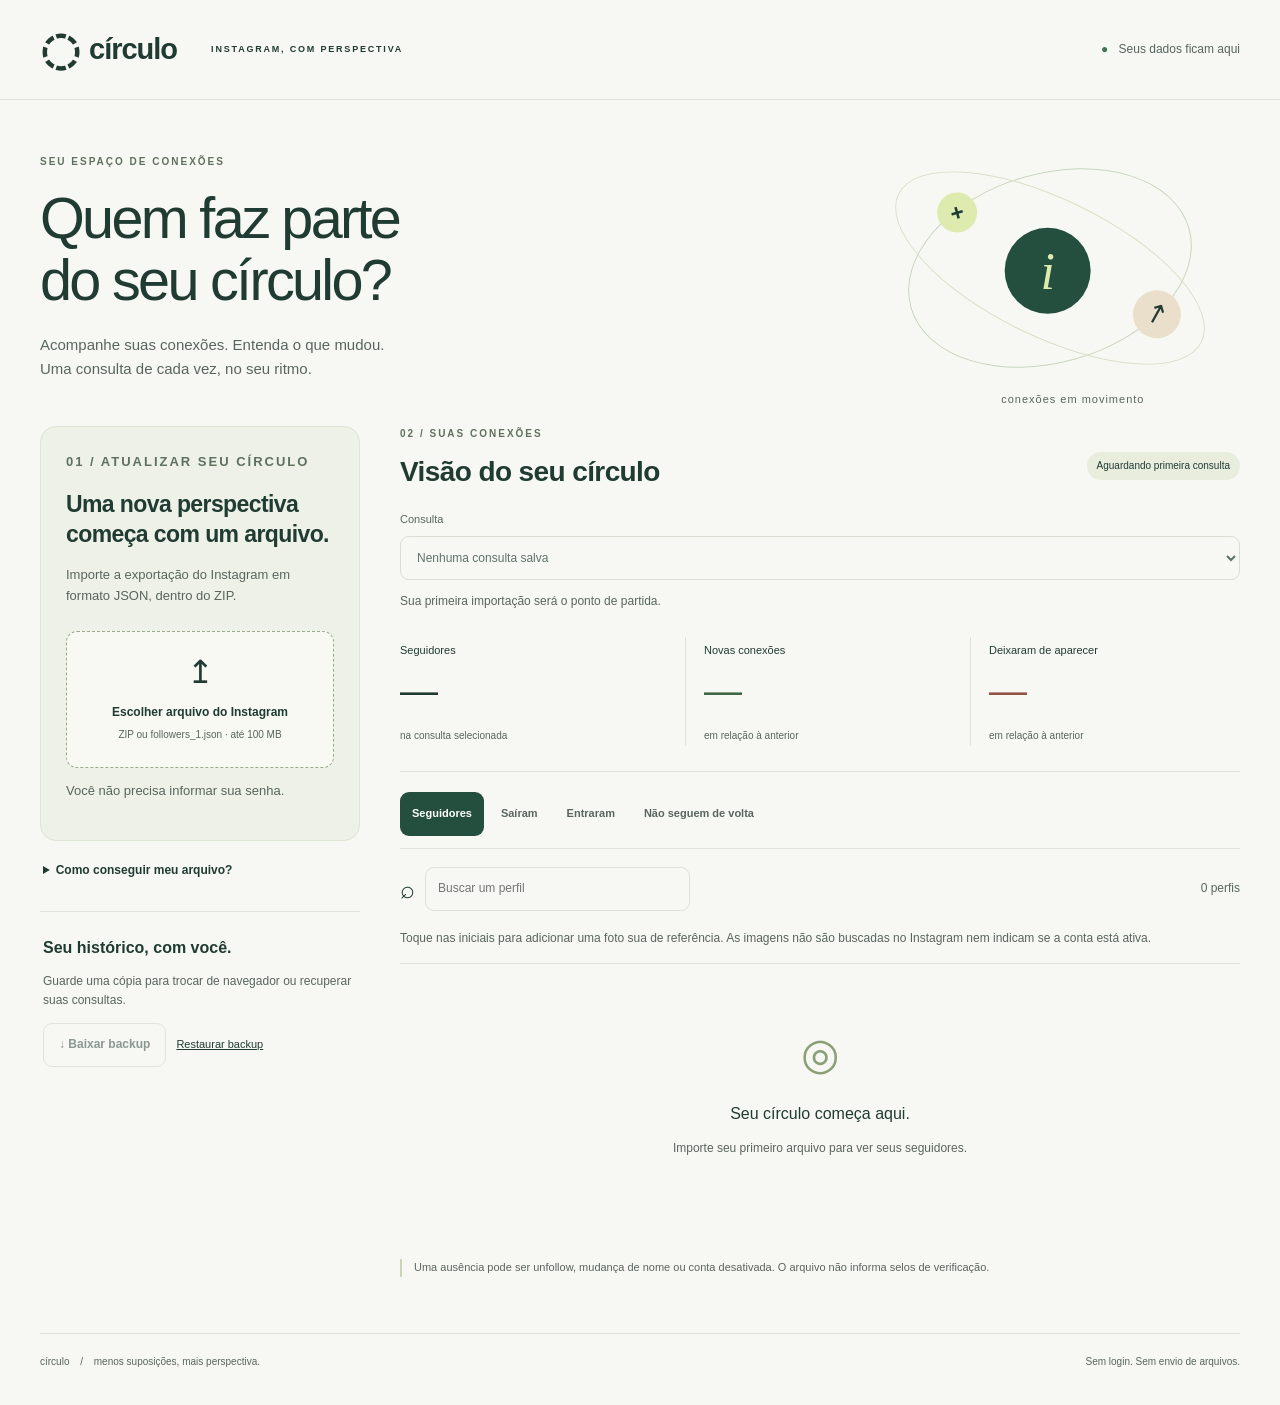
==== index.html @ c2292902 "feat: salva fotos locais e categorias dos perfis com backup" ====
<!doctype html>
<html lang="pt-BR">
<meta charset="utf-8"><meta name="viewport" content="width=device-width,initial-scale=1">
<meta http-equiv="Content-Security-Policy" content="default-src 'self'; style-src 'self'; script-src 'self'; connect-src 'self'; img-src 'self' data:; object-src 'none'; base-uri 'none'">
<meta name="description" content="Compare suas exportações do Instagram e acompanhe mudanças nos seguidores com dados guardados no seu navegador.">
<title>Círculo · Seu Instagram, com perspectiva</title>
<link rel="stylesheet" href="style.css"><script src="app.js" type="module"></script>
<body>
<header><a class="brand" href="./"><span class="mark" aria-hidden="true">◌</span> círculo<span class="brand-note">INSTAGRAM, COM PERSPECTIVA</span></a><span class="privacy"><span aria-hidden="true">●</span> Seus dados ficam aqui</span></header>
<main>
<section class="heading"><div><p class="eyebrow">SEU ESPAÇO DE CONEXÕES</p><h1>Quem faz parte<br>do seu círculo?</h1><p class="intro">Acompanhe suas conexões. Entenda o que mudou.<br>Uma consulta de cada vez, no seu ritmo.</p></div><div class="orbit" aria-hidden="true"><span class="orbit-label">conexões em movimento</span><i>i</i><b>+</b><em>↗</em></div></section>
<div id="notice" role="status" aria-live="polite" hidden></div>
<section class="workspace">
<aside><div class="import-panel"><p class="eyebrow">01 / ATUALIZAR SEU CÍRCULO</p><h2>Uma nova perspectiva <br>começa com um arquivo.</h2><p>Importe a exportação do Instagram em formato JSON, dentro do ZIP.</p><label class="drop" id="drop"><span class="upload-icon" aria-hidden="true">↥</span><strong>Escolher arquivo do Instagram</strong><span>ZIP ou followers_1.json · até 100 MB</span><input id="file" type="file" accept=".zip,.json" aria-label="Escolher arquivo do Instagram"></label><p id="file-info" class="small">Você não precisa informar sua senha.</p><form id="import-form" hidden><label>Conta do Instagram<input id="account" required maxlength="30" pattern="[A-Za-z0-9_.]+" placeholder="seu.usuario" autocomplete="off"></label><label>Data da exportação<input id="date" type="date" required></label><p class="small">Confira a conta e a data antes de salvar. Compare sempre exportações completas da mesma conta.</p><button class="primary" type="submit">Salvar consulta e comparar <span aria-hidden="true">↗</span></button></form></div><details class="help"><summary>Como conseguir meu arquivo?</summary><p>No Instagram, procure “Exportar suas informações” na Central de Contas. Inclua seguidores e seguindo, escolha todo o período e o formato JSON. Importe o ZIP recebido aqui.</p></details><div class="backup"><h3>Seu histórico, com você.</h3><p>Guarde uma cópia para trocar de navegador ou recuperar suas consultas.</p><button id="export" class="secondary" disabled>↓ Baixar backup</button><label class="restore">Restaurar backup<input id="restore" type="file" accept=".json" aria-label="Restaurar backup"></label></div></aside>
<section class="results" aria-label="Análise de conexões"><div class="section-top"><div><p class="eyebrow">02 / SUAS CONEXÕES</p><h2>Visão do seu círculo</h2></div><span class="badge" id="state">Aguardando primeira consulta</span></div><label class="history-label" for="history">Consulta</label><select id="history" disabled><option>Nenhuma consulta salva</option></select><p id="comparison" class="small">Sua primeira importação será o ponto de partida.</p><div class="stats"><div><span>Seguidores</span><strong id="total">—</strong><small>na consulta selecionada</small></div><div><span>Novas conexões</span><strong id="gained">—</strong><small>em relação à anterior</small></div><div><span>Deixaram de aparecer</span><strong id="lost">—</strong><small>em relação à anterior</small></div></div><nav id="filters" aria-label="Filtrar perfis"><button data-filter="followers" aria-pressed="true">Seguidores</button><button data-filter="lost" aria-pressed="false">Saíram</button><button data-filter="gained" aria-pressed="false">Entraram</button><button data-filter="nonmutual" aria-pressed="false">Não seguem de volta</button></nav><div id="category-tools" hidden><label for="category-filter">Categoria</label><select id="category-filter"><option value="all">Todas as categorias</option><option value="review">A revisar</option><option value="personal">Pessoal</option><option value="artist">Artista/figura pública</option><option value="brand">Marca/organização</option></select><p class="small">Você escolhe a categoria de cada perfil. Essa classificação fica salva para as próximas consultas.</p></div><div class="search-row"><label class="search"><span aria-hidden="true">⌕</span><input id="search" type="search" placeholder="Buscar um perfil" aria-label="Buscar um perfil"></label><span id="count" class="small">0 perfis</span></div><p class="profile-hint small">Toque nas iniciais para adicionar uma foto sua de referência. As imagens não são buscadas no Instagram nem indicam se a conta está ativa.</p><input id="photo-file" type="file" accept="image/jpeg,image/png,image/webp" aria-label="Escolher foto de referência" hidden><div id="list" class="list"><div class="empty"><span aria-hidden="true">◎</span><h3>Seu círculo começa aqui.</h3><p>Importe seu primeiro arquivo para ver os seguidores.<br>Na próxima consulta, você verá o que mudou.</p></div></div><button id="more" class="secondary" hidden>Mostrar mais perfis</button><p class="footnote">Uma ausência pode ser unfollow, mudança de nome ou conta desativada. O arquivo não informa selos de verificação.</p></section>
</section><footer><span>círculo <span aria-hidden="true">/</span> menos suposições, mais perspectiva.</span><span>Sem login. Sem envio de arquivos.</span></footer>
</main></body></html>
---- style.css ----
@charset "UTF-8";
:root{--bg:#f7f8f3;--ink:#203b32;--muted:#59655e;--line:#dde3d9;--green:#244e3e;--lime:#ddebaf;--white:#fff;--rose:#925343}*{box-sizing:border-box}body{margin:0;background:var(--bg);color:var(--ink);font:15px/1.6 "Segoe UI",Arial,sans-serif}button,input,select{font:inherit}button,a,label.drop,.restore{touch-action:manipulation}button{cursor:pointer}button:disabled{opacity:.5;cursor:default}button,input,select{border-radius:9px}button:focus-visible,a:focus-visible,input:focus-visible,select:focus-visible,summary:focus-visible,.drop:focus-within,.restore:focus-within{outline:3px solid #95733b;outline-offset:4px}header{max-width:1360px;margin:auto;min-height:100px;border-bottom:1px solid var(--line);display:flex;align-items:center;justify-content:space-between;padding:0 40px;gap:20px}.brand{display:flex;align-items:center;gap:10px;text-decoration:none;color:var(--ink);font-size:29px;font-weight:650;letter-spacing:-1px}.mark{font-size:46px;line-height:1}.brand-note{font-size:9px;letter-spacing:1.8px;margin-left:24px;font-weight:600}.privacy{font-size:12px;color:var(--muted)}.privacy span{color:#3e7755;margin-right:7px}main{max-width:1280px;padding:0 40px;margin:auto}.heading{display:flex;align-items:center;justify-content:space-between;padding:54px 0 45px}.eyebrow{font-size:10px;font-weight:700;letter-spacing:2px;margin:0 0 17px;color:#60705e}h1{font-size:clamp(38px,4.5vw,60px);line-height:1.08;letter-spacing:-2.7px;font-weight:500;margin:0}p{color:var(--muted)}.intro{margin:22px 0 0}.orbit{position:relative;border:1px solid #c9d6bf;border-radius:50%;height:190px;width:290px;transform:rotate(-16deg);margin-right:45px}.orbit:before{content:"";position:absolute;inset:25px -25px;border:1px solid #d9dfc9;border-radius:50%;transform:rotate(42deg)}.orbit i,.orbit b,.orbit em{position:absolute;display:grid;place-items:center;border-radius:50%;font-style:normal}.orbit i{width:86px;height:86px;background:var(--green);color:var(--lime);top:53px;left:98px;font:italic 52px Georgia;transform:rotate(16deg)}.orbit b{width:40px;height:40px;top:-5px;left:50px;background:var(--lime);font-size:23px}.orbit em{width:48px;height:48px;bottom:-4px;right:30px;background:#eadfca;font-size:27px}.orbit-label{position:absolute;bottom:-48px;left:58px;transform:rotate(16deg);font-size:11px;letter-spacing:1px;color:var(--muted)}.workspace{display:grid;grid-template-columns:320px minmax(0,1fr);gap:40px;padding-bottom:45px}h2{font-size:23px;line-height:1.3;letter-spacing:-.6px;font-weight:550;margin:0 0 15px}h3{font-size:16px;margin:0 0 9px}.import-panel{background:#edf1e7;border:1px solid #dce4d3;border-radius:16px;padding:25px}.import-panel p{font-size:13px}.drop{display:flex;position:relative;flex-direction:column;align-items:center;text-align:center;border:1px dashed #9aaa8b;border-radius:11px;padding:24px 12px;background:#f7f9f2;cursor:pointer;margin:24px 0 12px}.drop:hover,.drop.dragover{border-color:var(--green);background:#e5edda}.drop strong{font-size:12px}.drop>span:last-of-type{font-size:10px;color:var(--muted);margin-top:5px}.upload-icon{font-size:32px;line-height:1;margin-bottom:15px}.drop input,.restore input{position:absolute;inset:0;opacity:0;width:100%;height:100%;cursor:pointer}.small{font-size:12px;color:var(--muted)}#file-info{overflow-wrap:anywhere}form label{display:block;font-size:12px;font-weight:600;margin:15px 0}input:not([type=file]),select{width:100%;border:1px solid #cbd5c5;padding:10px 12px;background:white;color:var(--ink);min-height:44px}button{min-height:44px;border:0;padding:10px 15px;font-weight:600;font-size:12px}.primary{background:var(--green);color:white;width:100%}.primary span{margin-left:12px}.secondary{border:1px solid #cbd5c5;background:transparent;color:var(--ink)}.help{padding:20px 3px;border-bottom:1px solid var(--line);font-size:12px}.help summary{cursor:pointer;font-weight:600;min-height:30px}.backup{padding:23px 3px}.backup p{font-size:12px}.restore{position:relative;display:inline-flex;align-items:center;min-height:44px;font-size:11px;margin-left:10px;text-decoration:underline;cursor:pointer}.section-top{display:flex;align-items:center;justify-content:space-between;gap:10px}.section-top .eyebrow{margin-bottom:12px}.section-top h2{font-size:28px}.badge{background:#e8edde;padding:6px 10px;border-radius:30px;font-size:10px;max-width:190px}.history-label{font-size:11px;color:var(--muted)}#history{font-size:12px;max-width:100%;margin-top:6px;background:transparent}.stats{display:grid;grid-template-columns:repeat(3,1fr);border-bottom:1px solid var(--line);padding:14px 0 25px;margin:0 0 20px;gap:15px}.stats>div{border-left:1px solid var(--line);padding-left:18px}.stats>div:first-child{border:0;padding-left:0}.stats span{font-size:11px}.stats strong{display:block;font-size:38px;font-weight:500;letter-spacing:-1.5px;line-height:1.6}.stats small{font-size:10px;color:var(--muted)}#gained{color:#3f6946}#lost{color:var(--rose)}nav{display:flex;flex-wrap:wrap;gap:5px;border-bottom:1px solid var(--line);padding-bottom:12px}nav button{background:transparent;color:var(--muted);padding:9px 12px;font-size:11px}nav button[aria-pressed=true]{background:var(--green);color:white}.search-row{display:flex;align-items:center;justify-content:space-between;gap:15px;margin:18px 0}.search{display:flex;align-items:center;gap:10px;max-width:290px;width:70%}.search span{font-size:25px}.search input{background:transparent;border-color:var(--line);font-size:12px}.list{border-top:1px solid var(--line)}.profile{display:flex;align-items:center;gap:13px;border-bottom:1px solid var(--line);padding:12px 0}.avatar{flex:0 0 38px;height:38px;border-radius:50%;display:grid;place-items:center;background:#e7ecde;font-size:12px;font-weight:650;text-transform:uppercase}.profile:nth-child(3n) .avatar{background:#eee3d4}.profile a{font-size:13px;color:var(--ink);text-decoration:none;overflow-wrap:anywhere;min-width:0;flex:1}.profile a:hover{text-decoration:underline}.profile a span{float:right;color:#65716b;padding:0 7px}.empty{text-align:center;padding:55px 15px;min-height:270px}.empty>span{font-size:44px;color:#8a9f76}.empty h3{margin:12px 0;font-weight:500}.empty p{font-size:12px}.footnote{font-size:11px;border-left:2px solid #c8d5b9;padding-left:12px;margin-top:25px}#more{margin-top:15px;width:100%}#notice{padding:13px 18px;background:#e5eddb;border:1px solid #c8d7ba;border-radius:10px;margin-bottom:25px;font-size:13px}#notice.error{background:#fff0e9;border-color:#e8c1ae;color:#773c2e}footer{display:flex;justify-content:space-between;border-top:1px solid var(--line);padding:20px 0 35px;font-size:10px;color:var(--muted);gap:20px}footer span span{margin:0 8px} [hidden]{display:none!important}@media(max-width:850px){main{padding:0 22px}header{padding:0 22px;min-height:80px}.brand-note{display:none}.workspace{grid-template-columns:270px minmax(0,1fr);gap:24px}.import-panel{padding:20px}.orbit{margin-right:15px;transform:scale(.8) rotate(-16deg)}.stats{gap:8px}.stats>div{padding-left:9px}.section-top{align-items:flex-start;flex-direction:column}.stats span{font-size:10px}}@media(max-width:650px){header{gap:10px}.brand{font-size:25px}.privacy{font-size:10px}main{padding:0 20px}.heading{padding:35px 0}.heading h1{font-size:43px}.intro{font-size:13px}.orbit{display:none}.workspace{grid-template-columns:1fr;gap:20px}.import-panel h2 br{display:none}.drop{margin-top:18px;padding:20px}.help{padding:15px 3px}.backup{padding:18px 3px}.section-top{flex-direction:row;align-items:center}.section-top h2{font-size:24px}.badge{max-width:130px}.stats strong{font-size:35px}nav{gap:0}nav button{padding:9px 10px}footer{flex-direction:column;gap:4px}.empty{padding:35px 10px}}@media(prefers-reduced-motion:no-preference){button,.drop{transition:background .15s,border-color .15s}button:hover:not(:disabled){filter:brightness(.96)}}

.profile{flex-wrap:wrap}.profile .avatar{padding:0;flex-basis:44px;width:44px;height:44px;min-height:44px;overflow:hidden;color:var(--ink);border:1px solid #cbd5c5}.avatar img{width:100%;height:100%;object-fit:cover;display:block}.profile-category{width:170px;font-size:11px;flex-shrink:0}.remove-photo{background:transparent;color:var(--muted);font-size:10px;text-decoration:underline;padding:5px}.profile-hint{margin:0 0 15px}#category-tools{margin-top:18px}#category-tools>label{font-size:12px;display:block;margin-bottom:5px}#category-filter{max-width:300px;font-size:12px}#category-tools p{margin-bottom:0}@media(max-width:650px){.profile-category{width:calc(100% - 57px);margin-left:57px}.profile a{flex-basis:calc(100% - 70px)}.remove-photo{margin-left:57px}.profile .avatar{flex-grow:0}.profile-hint{font-size:11px}}

.suggestion-label{font-size:10px;color:var(--muted);flex-basis:100%;margin-left:57px}
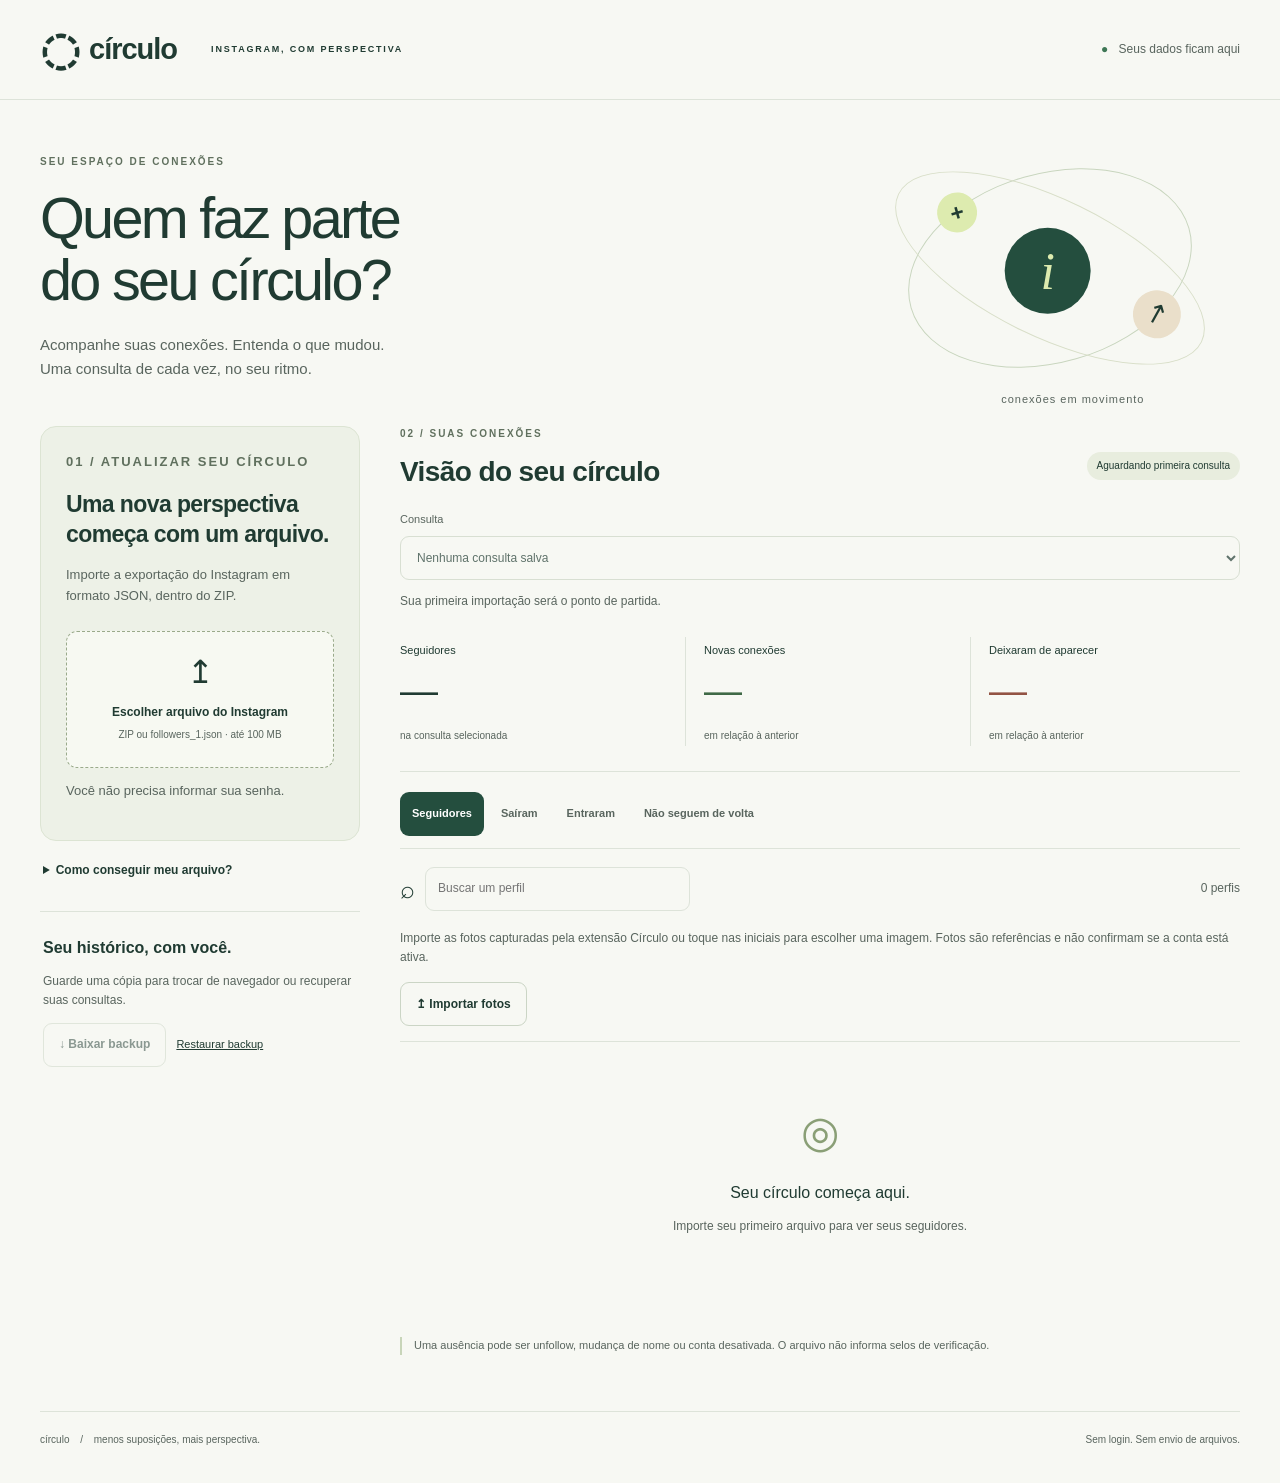
==== commit 7f9d68f7: "feat: adiciona extensao para capturar e importar fotos visiveis" ====
--- a/index.html
+++ b/index.html
@@ -12,6 +12,6 @@
 <div id="notice" role="status" aria-live="polite" hidden></div>
 <section class="workspace">
 <aside><div class="import-panel"><p class="eyebrow">01 / ATUALIZAR SEU CÍRCULO</p><h2>Uma nova perspectiva <br>começa com um arquivo.</h2><p>Importe a exportação do Instagram em formato JSON, dentro do ZIP.</p><label class="drop" id="drop"><span class="upload-icon" aria-hidden="true">↥</span><strong>Escolher arquivo do Instagram</strong><span>ZIP ou followers_1.json · até 100 MB</span><input id="file" type="file" accept=".zip,.json" aria-label="Escolher arquivo do Instagram"></label><p id="file-info" class="small">Você não precisa informar sua senha.</p><form id="import-form" hidden><label>Conta do Instagram<input id="account" required maxlength="30" pattern="[A-Za-z0-9_.]+" placeholder="seu.usuario" autocomplete="off"></label><label>Data da exportação<input id="date" type="date" required></label><p class="small">Confira a conta e a data antes de salvar. Compare sempre exportações completas da mesma conta.</p><button class="primary" type="submit">Salvar consulta e comparar <span aria-hidden="true">↗</span></button></form></div><details class="help"><summary>Como conseguir meu arquivo?</summary><p>No Instagram, procure “Exportar suas informações” na Central de Contas. Inclua seguidores e seguindo, escolha todo o período e o formato JSON. Importe o ZIP recebido aqui.</p></details><div class="backup"><h3>Seu histórico, com você.</h3><p>Guarde uma cópia para trocar de navegador ou recuperar suas consultas.</p><button id="export" class="secondary" disabled>↓ Baixar backup</button><label class="restore">Restaurar backup<input id="restore" type="file" accept=".json" aria-label="Restaurar backup"></label></div></aside>
-<section class="results" aria-label="Análise de conexões"><div class="section-top"><div><p class="eyebrow">02 / SUAS CONEXÕES</p><h2>Visão do seu círculo</h2></div><span class="badge" id="state">Aguardando primeira consulta</span></div><label class="history-label" for="history">Consulta</label><select id="history" disabled><option>Nenhuma consulta salva</option></select><p id="comparison" class="small">Sua primeira importação será o ponto de partida.</p><div class="stats"><div><span>Seguidores</span><strong id="total">—</strong><small>na consulta selecionada</small></div><div><span>Novas conexões</span><strong id="gained">—</strong><small>em relação à anterior</small></div><div><span>Deixaram de aparecer</span><strong id="lost">—</strong><small>em relação à anterior</small></div></div><nav id="filters" aria-label="Filtrar perfis"><button data-filter="followers" aria-pressed="true">Seguidores</button><button data-filter="lost" aria-pressed="false">Saíram</button><button data-filter="gained" aria-pressed="false">Entraram</button><button data-filter="nonmutual" aria-pressed="false">Não seguem de volta</button></nav><div id="category-tools" hidden><label for="category-filter">Categoria</label><select id="category-filter"><option value="all">Todas as categorias</option><option value="review">A revisar</option><option value="personal">Pessoal</option><option value="artist">Artista/figura pública</option><option value="brand">Marca/organização</option></select><p class="small">Você escolhe a categoria de cada perfil. Essa classificação fica salva para as próximas consultas.</p></div><div class="search-row"><label class="search"><span aria-hidden="true">⌕</span><input id="search" type="search" placeholder="Buscar um perfil" aria-label="Buscar um perfil"></label><span id="count" class="small">0 perfis</span></div><p class="profile-hint small">Toque nas iniciais para adicionar uma foto sua de referência. As imagens não são buscadas no Instagram nem indicam se a conta está ativa.</p><input id="photo-file" type="file" accept="image/jpeg,image/png,image/webp" aria-label="Escolher foto de referência" hidden><div id="list" class="list"><div class="empty"><span aria-hidden="true">◎</span><h3>Seu círculo começa aqui.</h3><p>Importe seu primeiro arquivo para ver os seguidores.<br>Na próxima consulta, você verá o que mudou.</p></div></div><button id="more" class="secondary" hidden>Mostrar mais perfis</button><p class="footnote">Uma ausência pode ser unfollow, mudança de nome ou conta desativada. O arquivo não informa selos de verificação.</p></section>
+<section class="results" aria-label="Análise de conexões"><div class="section-top"><div><p class="eyebrow">02 / SUAS CONEXÕES</p><h2>Visão do seu círculo</h2></div><span class="badge" id="state">Aguardando primeira consulta</span></div><label class="history-label" for="history">Consulta</label><select id="history" disabled><option>Nenhuma consulta salva</option></select><p id="comparison" class="small">Sua primeira importação será o ponto de partida.</p><div class="stats"><div><span>Seguidores</span><strong id="total">—</strong><small>na consulta selecionada</small></div><div><span>Novas conexões</span><strong id="gained">—</strong><small>em relação à anterior</small></div><div><span>Deixaram de aparecer</span><strong id="lost">—</strong><small>em relação à anterior</small></div></div><nav id="filters" aria-label="Filtrar perfis"><button data-filter="followers" aria-pressed="true">Seguidores</button><button data-filter="lost" aria-pressed="false">Saíram</button><button data-filter="gained" aria-pressed="false">Entraram</button><button data-filter="nonmutual" aria-pressed="false">Não seguem de volta</button></nav><div id="category-tools" hidden><label for="category-filter">Categoria</label><select id="category-filter"><option value="all">Todas as categorias</option><option value="review">A revisar</option><option value="personal">Pessoal</option><option value="artist">Artista/figura pública</option><option value="brand">Marca/organização</option></select><p class="small">Você escolhe a categoria de cada perfil. Essa classificação fica salva para as próximas consultas.</p></div><div class="search-row"><label class="search"><span aria-hidden="true">⌕</span><input id="search" type="search" placeholder="Buscar um perfil" aria-label="Buscar um perfil"></label><span id="count" class="small">0 perfis</span></div><p class="profile-hint small">Importe as fotos capturadas pela extensão Círculo ou toque nas iniciais para escolher uma imagem. Fotos são referências e não confirmam se a conta está ativa.</p><label class="photos-import secondary">↥ Importar fotos<input id="photos-import" type="file" accept=".json" aria-label="Importar fotos capturadas pela extensão Círculo"></label><input id="photo-file" type="file" accept="image/jpeg,image/png,image/webp" aria-label="Escolher foto de referência" hidden><div id="list" class="list"><div class="empty"><span aria-hidden="true">◎</span><h3>Seu círculo começa aqui.</h3><p>Importe seu primeiro arquivo para ver os seguidores.<br>Na próxima consulta, você verá o que mudou.</p></div></div><button id="more" class="secondary" hidden>Mostrar mais perfis</button><p class="footnote">Uma ausência pode ser unfollow, mudança de nome ou conta desativada. O arquivo não informa selos de verificação.</p></section>
 </section><footer><span>círculo <span aria-hidden="true">/</span> menos suposições, mais perspectiva.</span><span>Sem login. Sem envio de arquivos.</span></footer>
 </main></body></html>
--- a/style.css
+++ b/style.css
@@ -4,3 +4,5 @@
 .profile{flex-wrap:wrap}.profile .avatar{padding:0;flex-basis:44px;width:44px;height:44px;min-height:44px;overflow:hidden;color:var(--ink);border:1px solid #cbd5c5}.avatar img{width:100%;height:100%;object-fit:cover;display:block}.profile-category{width:170px;font-size:11px;flex-shrink:0}.remove-photo{background:transparent;color:var(--muted);font-size:10px;text-decoration:underline;padding:5px}.profile-hint{margin:0 0 15px}#category-tools{margin-top:18px}#category-tools>label{font-size:12px;display:block;margin-bottom:5px}#category-filter{max-width:300px;font-size:12px}#category-tools p{margin-bottom:0}@media(max-width:650px){.profile-category{width:calc(100% - 57px);margin-left:57px}.profile a{flex-basis:calc(100% - 70px)}.remove-photo{margin-left:57px}.profile .avatar{flex-grow:0}.profile-hint{font-size:11px}}
 
 .suggestion-label{font-size:10px;color:var(--muted);flex-basis:100%;margin-left:57px}
+
+.photos-import{position:relative;display:inline-flex;align-items:center;min-height:44px;padding:10px 15px;margin:0 0 15px;border-radius:9px;font-size:12px;font-weight:600;cursor:pointer}.photos-import input{position:absolute;inset:0;opacity:0;width:100%;height:100%;cursor:pointer}.photos-import:focus-within{outline:3px solid #95733b;outline-offset:4px}
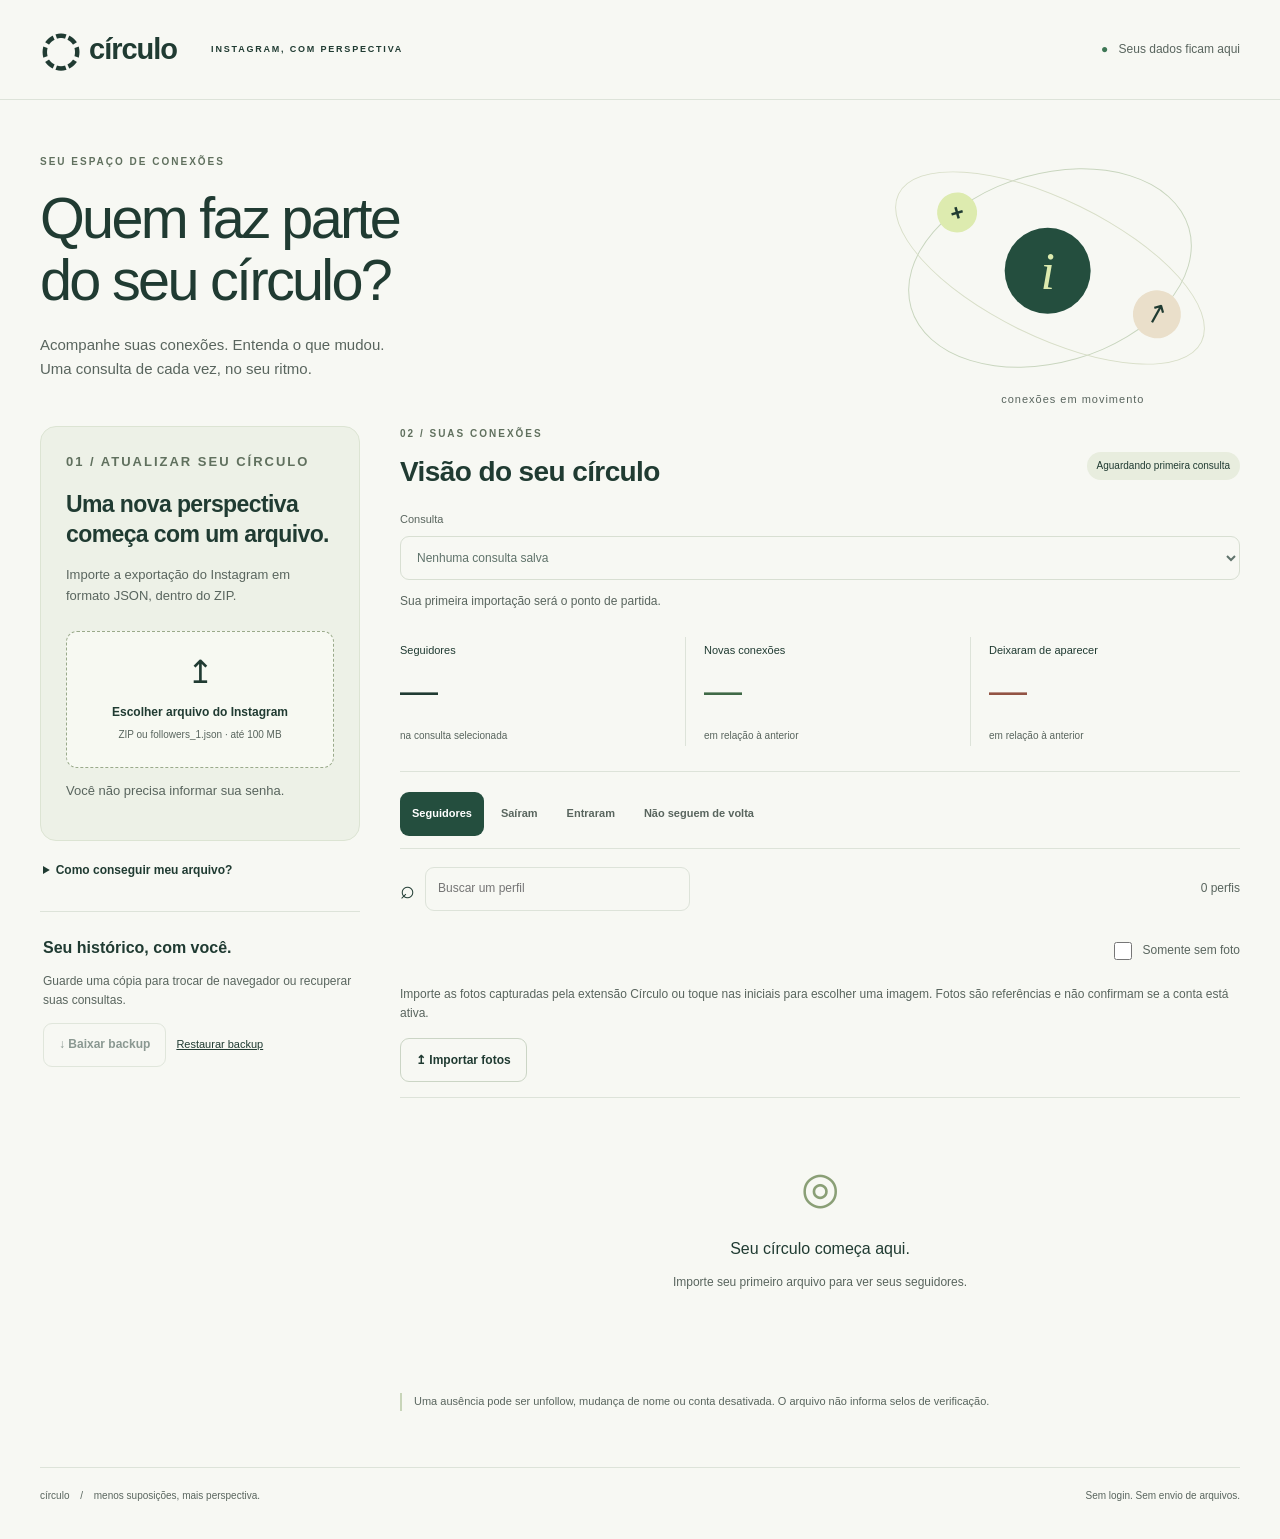
==== commit db5ef58b: "feat: acumula fotos na extensao e mostra perfis sem imagem" ====
--- a/index.html
+++ b/index.html
@@ -12,6 +12,6 @@
 <div id="notice" role="status" aria-live="polite" hidden></div>
 <section class="workspace">
 <aside><div class="import-panel"><p class="eyebrow">01 / ATUALIZAR SEU CÍRCULO</p><h2>Uma nova perspectiva <br>começa com um arquivo.</h2><p>Importe a exportação do Instagram em formato JSON, dentro do ZIP.</p><label class="drop" id="drop"><span class="upload-icon" aria-hidden="true">↥</span><strong>Escolher arquivo do Instagram</strong><span>ZIP ou followers_1.json · até 100 MB</span><input id="file" type="file" accept=".zip,.json" aria-label="Escolher arquivo do Instagram"></label><p id="file-info" class="small">Você não precisa informar sua senha.</p><form id="import-form" hidden><label>Conta do Instagram<input id="account" required maxlength="30" pattern="[A-Za-z0-9_.]+" placeholder="seu.usuario" autocomplete="off"></label><label>Data da exportação<input id="date" type="date" required></label><p class="small">Confira a conta e a data antes de salvar. Compare sempre exportações completas da mesma conta.</p><button class="primary" type="submit">Salvar consulta e comparar <span aria-hidden="true">↗</span></button></form></div><details class="help"><summary>Como conseguir meu arquivo?</summary><p>No Instagram, procure “Exportar suas informações” na Central de Contas. Inclua seguidores e seguindo, escolha todo o período e o formato JSON. Importe o ZIP recebido aqui.</p></details><div class="backup"><h3>Seu histórico, com você.</h3><p>Guarde uma cópia para trocar de navegador ou recuperar suas consultas.</p><button id="export" class="secondary" disabled>↓ Baixar backup</button><label class="restore">Restaurar backup<input id="restore" type="file" accept=".json" aria-label="Restaurar backup"></label></div></aside>
-<section class="results" aria-label="Análise de conexões"><div class="section-top"><div><p class="eyebrow">02 / SUAS CONEXÕES</p><h2>Visão do seu círculo</h2></div><span class="badge" id="state">Aguardando primeira consulta</span></div><label class="history-label" for="history">Consulta</label><select id="history" disabled><option>Nenhuma consulta salva</option></select><p id="comparison" class="small">Sua primeira importação será o ponto de partida.</p><div class="stats"><div><span>Seguidores</span><strong id="total">—</strong><small>na consulta selecionada</small></div><div><span>Novas conexões</span><strong id="gained">—</strong><small>em relação à anterior</small></div><div><span>Deixaram de aparecer</span><strong id="lost">—</strong><small>em relação à anterior</small></div></div><nav id="filters" aria-label="Filtrar perfis"><button data-filter="followers" aria-pressed="true">Seguidores</button><button data-filter="lost" aria-pressed="false">Saíram</button><button data-filter="gained" aria-pressed="false">Entraram</button><button data-filter="nonmutual" aria-pressed="false">Não seguem de volta</button></nav><div id="category-tools" hidden><label for="category-filter">Categoria</label><select id="category-filter"><option value="all">Todas as categorias</option><option value="review">A revisar</option><option value="personal">Pessoal</option><option value="artist">Artista/figura pública</option><option value="brand">Marca/organização</option></select><p class="small">Você escolhe a categoria de cada perfil. Essa classificação fica salva para as próximas consultas.</p></div><div class="search-row"><label class="search"><span aria-hidden="true">⌕</span><input id="search" type="search" placeholder="Buscar um perfil" aria-label="Buscar um perfil"></label><span id="count" class="small">0 perfis</span></div><p class="profile-hint small">Importe as fotos capturadas pela extensão Círculo ou toque nas iniciais para escolher uma imagem. Fotos são referências e não confirmam se a conta está ativa.</p><label class="photos-import secondary">↥ Importar fotos<input id="photos-import" type="file" accept=".json" aria-label="Importar fotos capturadas pela extensão Círculo"></label><input id="photo-file" type="file" accept="image/jpeg,image/png,image/webp" aria-label="Escolher foto de referência" hidden><div id="list" class="list"><div class="empty"><span aria-hidden="true">◎</span><h3>Seu círculo começa aqui.</h3><p>Importe seu primeiro arquivo para ver os seguidores.<br>Na próxima consulta, você verá o que mudou.</p></div></div><button id="more" class="secondary" hidden>Mostrar mais perfis</button><p class="footnote">Uma ausência pode ser unfollow, mudança de nome ou conta desativada. O arquivo não informa selos de verificação.</p></section>
+<section class="results" aria-label="Análise de conexões"><div class="section-top"><div><p class="eyebrow">02 / SUAS CONEXÕES</p><h2>Visão do seu círculo</h2></div><span class="badge" id="state">Aguardando primeira consulta</span></div><label class="history-label" for="history">Consulta</label><select id="history" disabled><option>Nenhuma consulta salva</option></select><p id="comparison" class="small">Sua primeira importação será o ponto de partida.</p><div class="stats"><div><span>Seguidores</span><strong id="total">—</strong><small>na consulta selecionada</small></div><div><span>Novas conexões</span><strong id="gained">—</strong><small>em relação à anterior</small></div><div><span>Deixaram de aparecer</span><strong id="lost">—</strong><small>em relação à anterior</small></div></div><nav id="filters" aria-label="Filtrar perfis"><button data-filter="followers" aria-pressed="true">Seguidores</button><button data-filter="lost" aria-pressed="false">Saíram</button><button data-filter="gained" aria-pressed="false">Entraram</button><button data-filter="nonmutual" aria-pressed="false">Não seguem de volta</button></nav><div id="category-tools" hidden><label for="category-filter">Categoria</label><select id="category-filter"><option value="all">Todas as categorias</option><option value="review">A revisar</option><option value="personal">Pessoal</option><option value="artist">Artista/figura pública</option><option value="brand">Marca/organização</option></select><p class="small">Você escolhe a categoria de cada perfil. Essa classificação fica salva para as próximas consultas.</p></div><div class="search-row"><label class="search"><span aria-hidden="true">⌕</span><input id="search" type="search" placeholder="Buscar um perfil" aria-label="Buscar um perfil"></label><span id="count" class="small">0 perfis</span></div><div class="photo-toolbar"><span id="photo-coverage" class="small"></span><label><input id="without-photo" type="checkbox"> Somente sem foto</label></div><p class="profile-hint small">Importe as fotos capturadas pela extensão Círculo ou toque nas iniciais para escolher uma imagem. Fotos são referências e não confirmam se a conta está ativa.</p><label class="photos-import secondary">↥ Importar fotos<input id="photos-import" type="file" accept=".json" aria-label="Importar fotos capturadas pela extensão Círculo"></label><input id="photo-file" type="file" accept="image/jpeg,image/png,image/webp" aria-label="Escolher foto de referência" hidden><div id="list" class="list"><div class="empty"><span aria-hidden="true">◎</span><h3>Seu círculo começa aqui.</h3><p>Importe seu primeiro arquivo para ver os seguidores.<br>Na próxima consulta, você verá o que mudou.</p></div></div><button id="more" class="secondary" hidden>Mostrar mais perfis</button><p class="footnote">Uma ausência pode ser unfollow, mudança de nome ou conta desativada. O arquivo não informa selos de verificação.</p></section>
 </section><footer><span>círculo <span aria-hidden="true">/</span> menos suposições, mais perspectiva.</span><span>Sem login. Sem envio de arquivos.</span></footer>
 </main></body></html>
--- a/style.css
+++ b/style.css
@@ -6,3 +6,5 @@
 .suggestion-label{font-size:10px;color:var(--muted);flex-basis:100%;margin-left:57px}
 
 .photos-import{position:relative;display:inline-flex;align-items:center;min-height:44px;padding:10px 15px;margin:0 0 15px;border-radius:9px;font-size:12px;font-weight:600;cursor:pointer}.photos-import input{position:absolute;inset:0;opacity:0;width:100%;height:100%;cursor:pointer}.photos-import:focus-within{outline:3px solid #95733b;outline-offset:4px}
+
+.photo-toolbar{display:flex;align-items:center;justify-content:space-between;gap:15px;flex-wrap:wrap;margin-bottom:12px}.photo-toolbar label{display:inline-flex;align-items:center;gap:8px;min-height:44px;font-size:12px;color:var(--muted)}.photo-toolbar input[type=checkbox]{width:18px;height:18px;min-height:18px;accent-color:var(--green);padding:0}
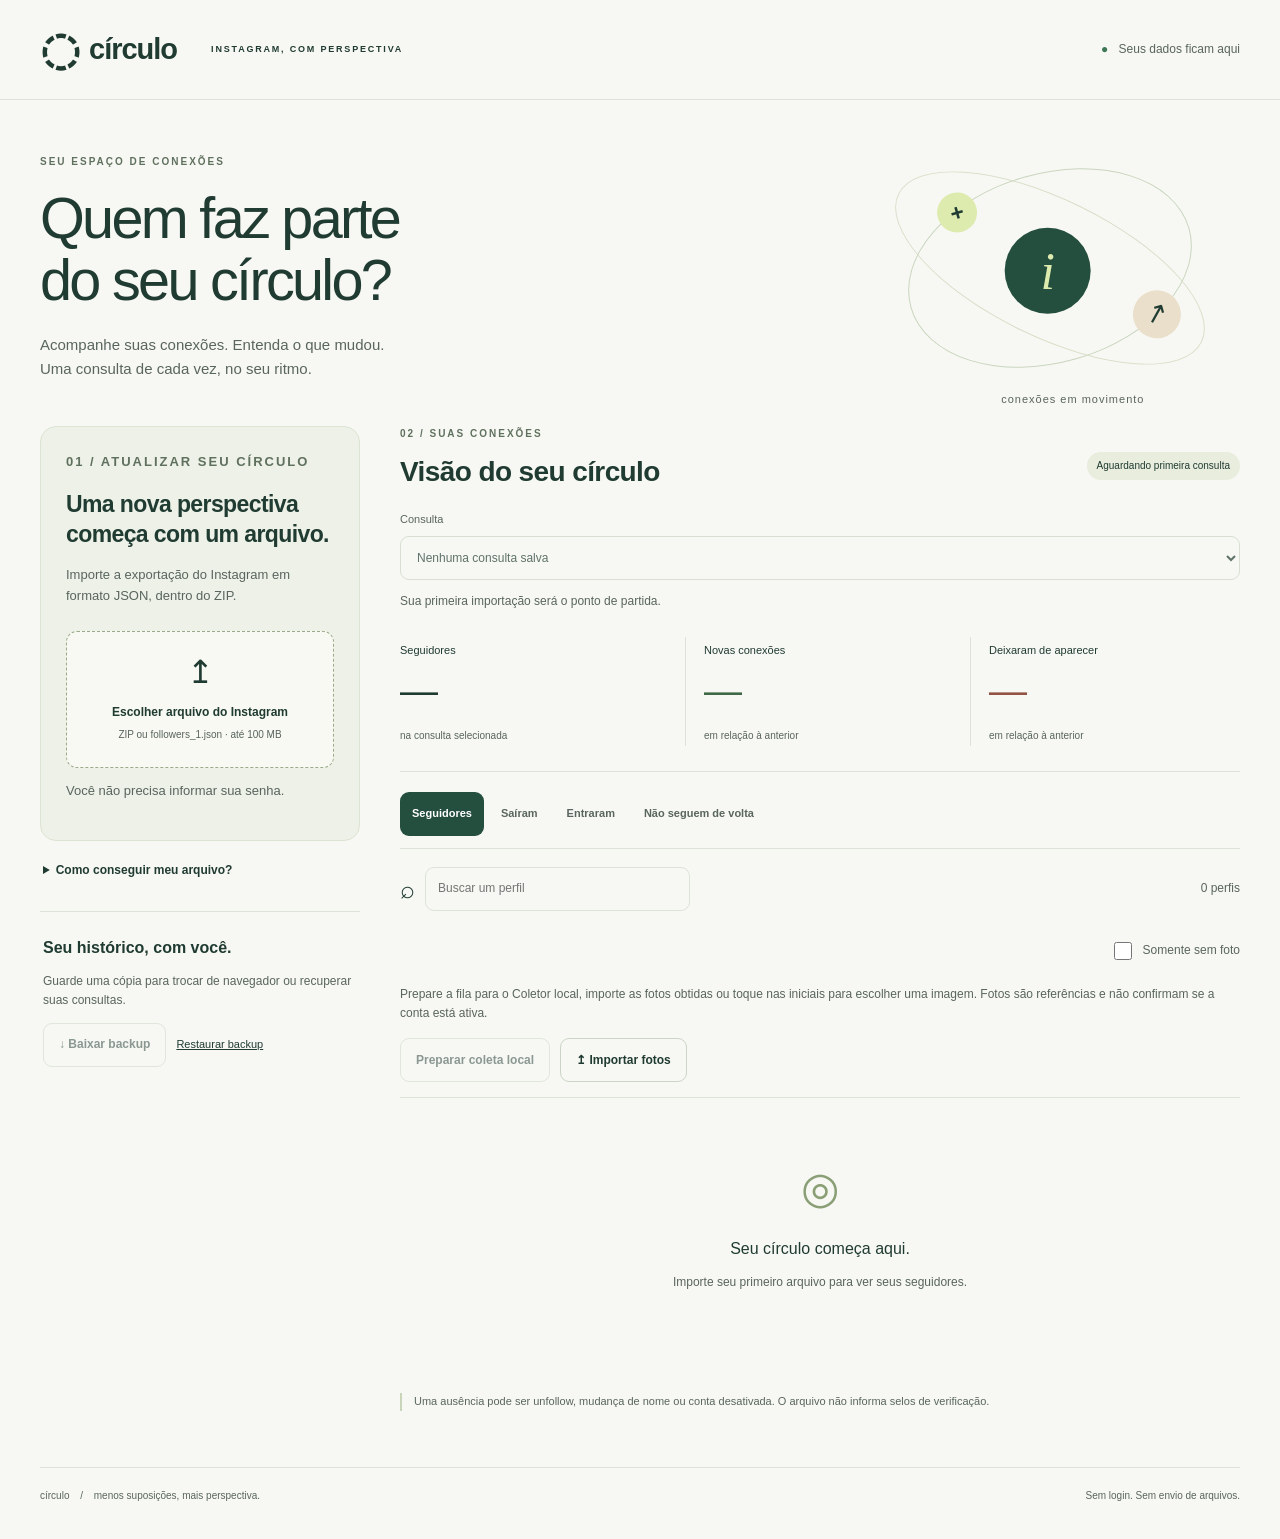
==== commit 459d65da: "feat: adiciona coletor local gratuito de fotos com retomada" ====
--- a/index.html
+++ b/index.html
@@ -12,6 +12,6 @@
 <div id="notice" role="status" aria-live="polite" hidden></div>
 <section class="workspace">
 <aside><div class="import-panel"><p class="eyebrow">01 / ATUALIZAR SEU CÍRCULO</p><h2>Uma nova perspectiva <br>começa com um arquivo.</h2><p>Importe a exportação do Instagram em formato JSON, dentro do ZIP.</p><label class="drop" id="drop"><span class="upload-icon" aria-hidden="true">↥</span><strong>Escolher arquivo do Instagram</strong><span>ZIP ou followers_1.json · até 100 MB</span><input id="file" type="file" accept=".zip,.json" aria-label="Escolher arquivo do Instagram"></label><p id="file-info" class="small">Você não precisa informar sua senha.</p><form id="import-form" hidden><label>Conta do Instagram<input id="account" required maxlength="30" pattern="[A-Za-z0-9_.]+" placeholder="seu.usuario" autocomplete="off"></label><label>Data da exportação<input id="date" type="date" required></label><p class="small">Confira a conta e a data antes de salvar. Compare sempre exportações completas da mesma conta.</p><button class="primary" type="submit">Salvar consulta e comparar <span aria-hidden="true">↗</span></button></form></div><details class="help"><summary>Como conseguir meu arquivo?</summary><p>No Instagram, procure “Exportar suas informações” na Central de Contas. Inclua seguidores e seguindo, escolha todo o período e o formato JSON. Importe o ZIP recebido aqui.</p></details><div class="backup"><h3>Seu histórico, com você.</h3><p>Guarde uma cópia para trocar de navegador ou recuperar suas consultas.</p><button id="export" class="secondary" disabled>↓ Baixar backup</button><label class="restore">Restaurar backup<input id="restore" type="file" accept=".json" aria-label="Restaurar backup"></label></div></aside>
-<section class="results" aria-label="Análise de conexões"><div class="section-top"><div><p class="eyebrow">02 / SUAS CONEXÕES</p><h2>Visão do seu círculo</h2></div><span class="badge" id="state">Aguardando primeira consulta</span></div><label class="history-label" for="history">Consulta</label><select id="history" disabled><option>Nenhuma consulta salva</option></select><p id="comparison" class="small">Sua primeira importação será o ponto de partida.</p><div class="stats"><div><span>Seguidores</span><strong id="total">—</strong><small>na consulta selecionada</small></div><div><span>Novas conexões</span><strong id="gained">—</strong><small>em relação à anterior</small></div><div><span>Deixaram de aparecer</span><strong id="lost">—</strong><small>em relação à anterior</small></div></div><nav id="filters" aria-label="Filtrar perfis"><button data-filter="followers" aria-pressed="true">Seguidores</button><button data-filter="lost" aria-pressed="false">Saíram</button><button data-filter="gained" aria-pressed="false">Entraram</button><button data-filter="nonmutual" aria-pressed="false">Não seguem de volta</button></nav><div id="category-tools" hidden><label for="category-filter">Categoria</label><select id="category-filter"><option value="all">Todas as categorias</option><option value="review">A revisar</option><option value="personal">Pessoal</option><option value="artist">Artista/figura pública</option><option value="brand">Marca/organização</option></select><p class="small">Você escolhe a categoria de cada perfil. Essa classificação fica salva para as próximas consultas.</p></div><div class="search-row"><label class="search"><span aria-hidden="true">⌕</span><input id="search" type="search" placeholder="Buscar um perfil" aria-label="Buscar um perfil"></label><span id="count" class="small">0 perfis</span></div><div class="photo-toolbar"><span id="photo-coverage" class="small"></span><label><input id="without-photo" type="checkbox"> Somente sem foto</label></div><p class="profile-hint small">Importe as fotos capturadas pela extensão Círculo ou toque nas iniciais para escolher uma imagem. Fotos são referências e não confirmam se a conta está ativa.</p><label class="photos-import secondary">↥ Importar fotos<input id="photos-import" type="file" accept=".json" aria-label="Importar fotos capturadas pela extensão Círculo"></label><input id="photo-file" type="file" accept="image/jpeg,image/png,image/webp" aria-label="Escolher foto de referência" hidden><div id="list" class="list"><div class="empty"><span aria-hidden="true">◎</span><h3>Seu círculo começa aqui.</h3><p>Importe seu primeiro arquivo para ver os seguidores.<br>Na próxima consulta, você verá o que mudou.</p></div></div><button id="more" class="secondary" hidden>Mostrar mais perfis</button><p class="footnote">Uma ausência pode ser unfollow, mudança de nome ou conta desativada. O arquivo não informa selos de verificação.</p></section>
+<section class="results" aria-label="Análise de conexões"><div class="section-top"><div><p class="eyebrow">02 / SUAS CONEXÕES</p><h2>Visão do seu círculo</h2></div><span class="badge" id="state">Aguardando primeira consulta</span></div><label class="history-label" for="history">Consulta</label><select id="history" disabled><option>Nenhuma consulta salva</option></select><p id="comparison" class="small">Sua primeira importação será o ponto de partida.</p><div class="stats"><div><span>Seguidores</span><strong id="total">—</strong><small>na consulta selecionada</small></div><div><span>Novas conexões</span><strong id="gained">—</strong><small>em relação à anterior</small></div><div><span>Deixaram de aparecer</span><strong id="lost">—</strong><small>em relação à anterior</small></div></div><nav id="filters" aria-label="Filtrar perfis"><button data-filter="followers" aria-pressed="true">Seguidores</button><button data-filter="lost" aria-pressed="false">Saíram</button><button data-filter="gained" aria-pressed="false">Entraram</button><button data-filter="nonmutual" aria-pressed="false">Não seguem de volta</button></nav><div id="category-tools" hidden><label for="category-filter">Categoria</label><select id="category-filter"><option value="all">Todas as categorias</option><option value="review">A revisar</option><option value="personal">Pessoal</option><option value="artist">Artista/figura pública</option><option value="brand">Marca/organização</option></select><p class="small">Você escolhe a categoria de cada perfil. Essa classificação fica salva para as próximas consultas.</p></div><div class="search-row"><label class="search"><span aria-hidden="true">⌕</span><input id="search" type="search" placeholder="Buscar um perfil" aria-label="Buscar um perfil"></label><span id="count" class="small">0 perfis</span></div><div class="photo-toolbar"><span id="photo-coverage" class="small"></span><label><input id="without-photo" type="checkbox"> Somente sem foto</label></div><p class="profile-hint small">Prepare a fila para o Coletor local, importe as fotos obtidas ou toque nas iniciais para escolher uma imagem. Fotos são referências e não confirmam se a conta está ativa.</p><button id="prepare-local" type="button" class="secondary" disabled>Preparar coleta local</button><label class="photos-import secondary">↥ Importar fotos<input id="photos-import" type="file" accept=".json" aria-label="Importar fotos do Coletor local ou da extensão Círculo"></label><input id="photo-file" type="file" accept="image/jpeg,image/png,image/webp" aria-label="Escolher foto de referência" hidden><div id="list" class="list"><div class="empty"><span aria-hidden="true">◎</span><h3>Seu círculo começa aqui.</h3><p>Importe seu primeiro arquivo para ver os seguidores.<br>Na próxima consulta, você verá o que mudou.</p></div></div><button id="more" class="secondary" hidden>Mostrar mais perfis</button><p class="footnote">Uma ausência pode ser unfollow, mudança de nome ou conta desativada. O arquivo não informa selos de verificação.</p></section>
 </section><footer><span>círculo <span aria-hidden="true">/</span> menos suposições, mais perspectiva.</span><span>Sem login. Sem envio de arquivos.</span></footer>
 </main></body></html>
--- a/style.css
+++ b/style.css
@@ -8,3 +8,5 @@
 .photos-import{position:relative;display:inline-flex;align-items:center;min-height:44px;padding:10px 15px;margin:0 0 15px;border-radius:9px;font-size:12px;font-weight:600;cursor:pointer}.photos-import input{position:absolute;inset:0;opacity:0;width:100%;height:100%;cursor:pointer}.photos-import:focus-within{outline:3px solid #95733b;outline-offset:4px}
 
 .photo-toolbar{display:flex;align-items:center;justify-content:space-between;gap:15px;flex-wrap:wrap;margin-bottom:12px}.photo-toolbar label{display:inline-flex;align-items:center;gap:8px;min-height:44px;font-size:12px;color:var(--muted)}.photo-toolbar input[type=checkbox]{width:18px;height:18px;min-height:18px;accent-color:var(--green);padding:0}
+
+#prepare-local{margin:0 10px 15px 0}#prepare-local+.photos-import{vertical-align:top}
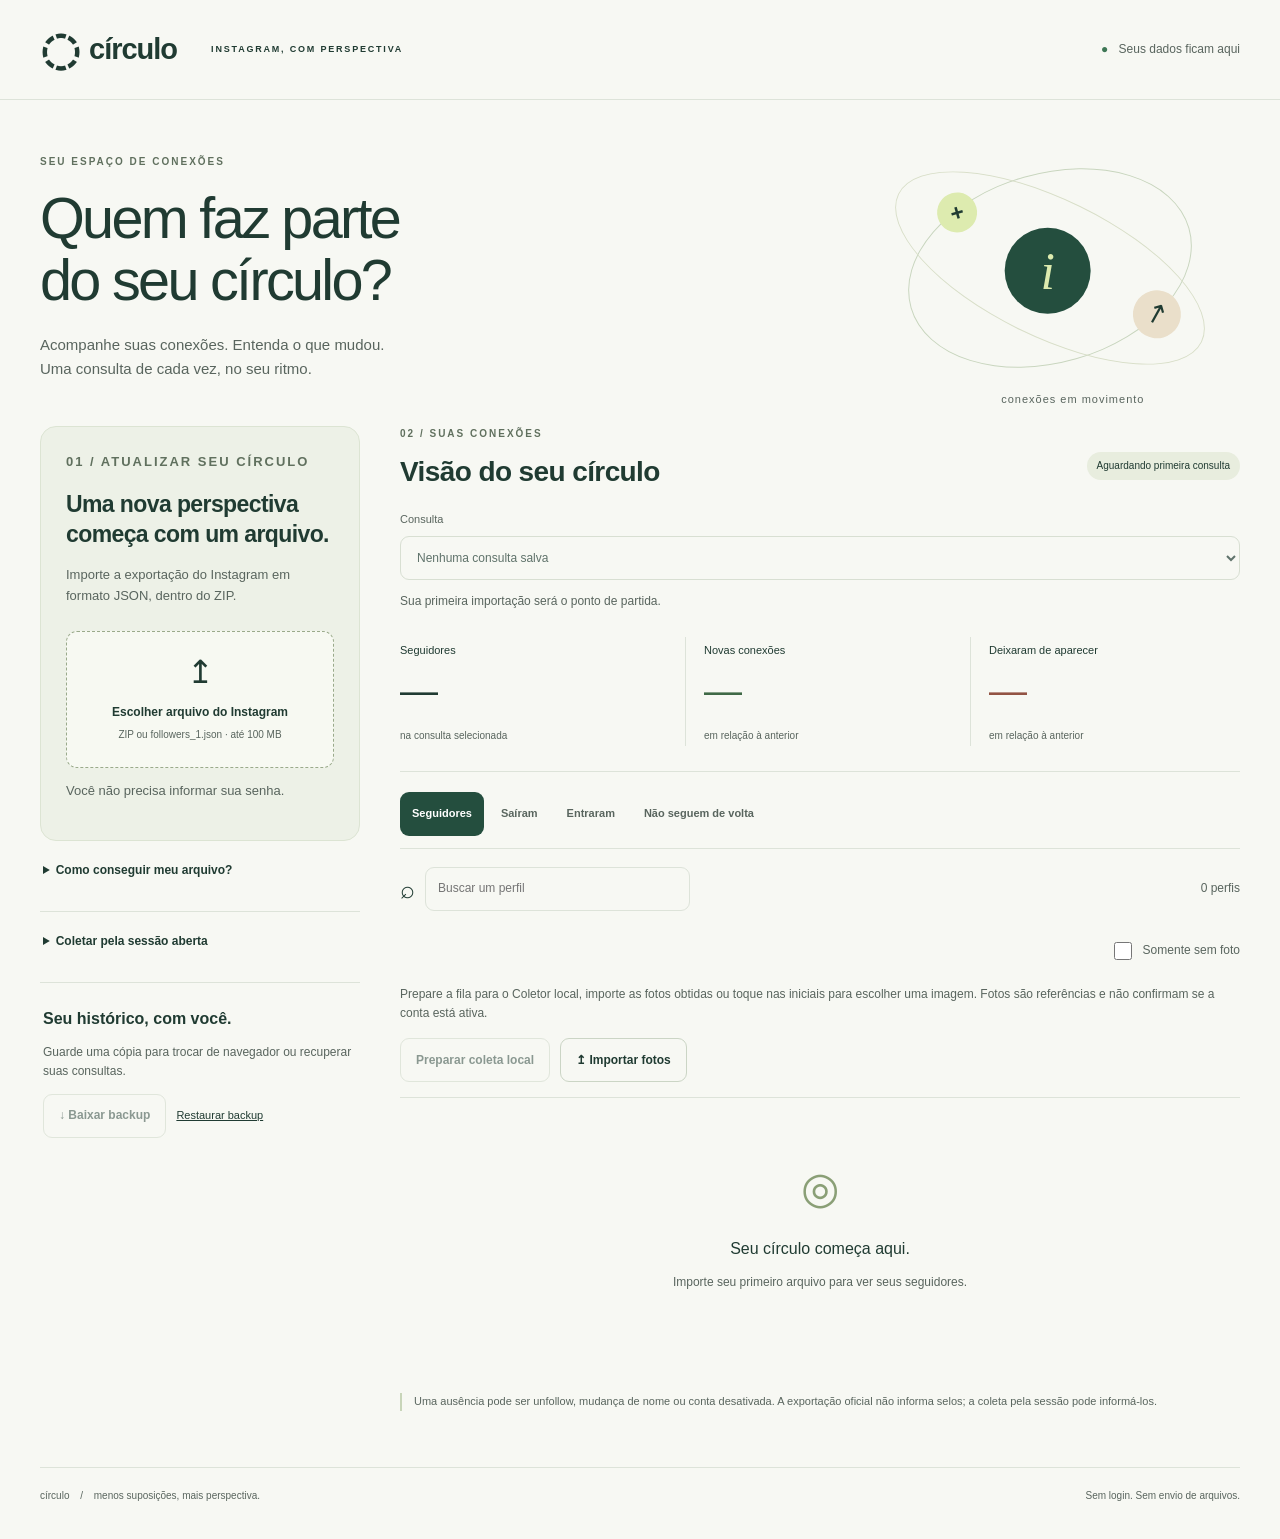
==== commit 42f8b9ad: "feat: adiciona coleta web pela sessao aberta com validacao de totais" ====
--- a/index.html
+++ b/index.html
@@ -11,7 +11,7 @@
 <section class="heading"><div><p class="eyebrow">SEU ESPAÇO DE CONEXÕES</p><h1>Quem faz parte<br>do seu círculo?</h1><p class="intro">Acompanhe suas conexões. Entenda o que mudou.<br>Uma consulta de cada vez, no seu ritmo.</p></div><div class="orbit" aria-hidden="true"><span class="orbit-label">conexões em movimento</span><i>i</i><b>+</b><em>↗</em></div></section>
 <div id="notice" role="status" aria-live="polite" hidden></div>
 <section class="workspace">
-<aside><div class="import-panel"><p class="eyebrow">01 / ATUALIZAR SEU CÍRCULO</p><h2>Uma nova perspectiva <br>começa com um arquivo.</h2><p>Importe a exportação do Instagram em formato JSON, dentro do ZIP.</p><label class="drop" id="drop"><span class="upload-icon" aria-hidden="true">↥</span><strong>Escolher arquivo do Instagram</strong><span>ZIP ou followers_1.json · até 100 MB</span><input id="file" type="file" accept=".zip,.json" aria-label="Escolher arquivo do Instagram"></label><p id="file-info" class="small">Você não precisa informar sua senha.</p><form id="import-form" hidden><label>Conta do Instagram<input id="account" required maxlength="30" pattern="[A-Za-z0-9_.]+" placeholder="seu.usuario" autocomplete="off"></label><label>Data da exportação<input id="date" type="date" required></label><p class="small">Confira a conta e a data antes de salvar. Compare sempre exportações completas da mesma conta.</p><button class="primary" type="submit">Salvar consulta e comparar <span aria-hidden="true">↗</span></button></form></div><details class="help"><summary>Como conseguir meu arquivo?</summary><p>No Instagram, procure “Exportar suas informações” na Central de Contas. Inclua seguidores e seguindo, escolha todo o período e o formato JSON. Importe o ZIP recebido aqui.</p></details><div class="backup"><h3>Seu histórico, com você.</h3><p>Guarde uma cópia para trocar de navegador ou recuperar suas consultas.</p><button id="export" class="secondary" disabled>↓ Baixar backup</button><label class="restore">Restaurar backup<input id="restore" type="file" accept=".json" aria-label="Restaurar backup"></label></div></aside>
-<section class="results" aria-label="Análise de conexões"><div class="section-top"><div><p class="eyebrow">02 / SUAS CONEXÕES</p><h2>Visão do seu círculo</h2></div><span class="badge" id="state">Aguardando primeira consulta</span></div><label class="history-label" for="history">Consulta</label><select id="history" disabled><option>Nenhuma consulta salva</option></select><p id="comparison" class="small">Sua primeira importação será o ponto de partida.</p><div class="stats"><div><span>Seguidores</span><strong id="total">—</strong><small>na consulta selecionada</small></div><div><span>Novas conexões</span><strong id="gained">—</strong><small>em relação à anterior</small></div><div><span>Deixaram de aparecer</span><strong id="lost">—</strong><small>em relação à anterior</small></div></div><nav id="filters" aria-label="Filtrar perfis"><button data-filter="followers" aria-pressed="true">Seguidores</button><button data-filter="lost" aria-pressed="false">Saíram</button><button data-filter="gained" aria-pressed="false">Entraram</button><button data-filter="nonmutual" aria-pressed="false">Não seguem de volta</button></nav><div id="category-tools" hidden><label for="category-filter">Categoria</label><select id="category-filter"><option value="all">Todas as categorias</option><option value="review">A revisar</option><option value="personal">Pessoal</option><option value="artist">Artista/figura pública</option><option value="brand">Marca/organização</option></select><p class="small">Você escolhe a categoria de cada perfil. Essa classificação fica salva para as próximas consultas.</p></div><div class="search-row"><label class="search"><span aria-hidden="true">⌕</span><input id="search" type="search" placeholder="Buscar um perfil" aria-label="Buscar um perfil"></label><span id="count" class="small">0 perfis</span></div><div class="photo-toolbar"><span id="photo-coverage" class="small"></span><label><input id="without-photo" type="checkbox"> Somente sem foto</label></div><p class="profile-hint small">Prepare a fila para o Coletor local, importe as fotos obtidas ou toque nas iniciais para escolher uma imagem. Fotos são referências e não confirmam se a conta está ativa.</p><button id="prepare-local" type="button" class="secondary" disabled>Preparar coleta local</button><label class="photos-import secondary">↥ Importar fotos<input id="photos-import" type="file" accept=".json" aria-label="Importar fotos do Coletor local ou da extensão Círculo"></label><input id="photo-file" type="file" accept="image/jpeg,image/png,image/webp" aria-label="Escolher foto de referência" hidden><div id="list" class="list"><div class="empty"><span aria-hidden="true">◎</span><h3>Seu círculo começa aqui.</h3><p>Importe seu primeiro arquivo para ver os seguidores.<br>Na próxima consulta, você verá o que mudou.</p></div></div><button id="more" class="secondary" hidden>Mostrar mais perfis</button><p class="footnote">Uma ausência pode ser unfollow, mudança de nome ou conta desativada. O arquivo não informa selos de verificação.</p></section>
+<aside><div class="import-panel"><p class="eyebrow">01 / ATUALIZAR SEU CÍRCULO</p><h2>Uma nova perspectiva <br>começa com um arquivo.</h2><p>Importe a exportação do Instagram em formato JSON, dentro do ZIP.</p><label class="drop" id="drop"><span class="upload-icon" aria-hidden="true">↥</span><strong>Escolher arquivo do Instagram</strong><span>ZIP ou followers_1.json · até 100 MB</span><input id="file" type="file" accept=".zip,.json" aria-label="Escolher arquivo do Instagram"></label><p id="file-info" class="small">Você não precisa informar sua senha.</p><form id="import-form" hidden><label>Conta do Instagram<input id="account" required maxlength="30" pattern="[A-Za-z0-9_.]+" placeholder="seu.usuario" autocomplete="off"></label><label>Data da exportação<input id="date" type="date" required></label><p class="small">Confira a conta e a data antes de salvar. Compare sempre exportações completas da mesma conta.</p><button class="primary" type="submit">Salvar consulta e comparar <span aria-hidden="true">↗</span></button></form></div><details class="help"><summary>Como conseguir meu arquivo?</summary><p>No Instagram, procure “Exportar suas informações” na Central de Contas. Inclua seguidores e seguindo, escolha todo o período e o formato JSON. Importe o ZIP recebido aqui.</p></details><details class="help"><summary>Coletar pela sessão aberta</summary><p>Sem novo login e sem extensão. Baixe o coletor e siga o guia. A leitura só gera consulta se as duas listas terminarem e os totais conferirem.</p><p><a href="session-collector.js" download>Baixar coletor</a> · <a href="COLETA-NAVEGADOR.md" target="_blank" rel="noopener">Ver instruções</a></p></details><div class="backup"><h3>Seu histórico, com você.</h3><p>Guarde uma cópia para trocar de navegador ou recuperar suas consultas.</p><button id="export" class="secondary" disabled>↓ Baixar backup</button><label class="restore">Restaurar backup<input id="restore" type="file" accept=".json" aria-label="Restaurar backup"></label></div></aside>
+<section class="results" aria-label="Análise de conexões"><div class="section-top"><div><p class="eyebrow">02 / SUAS CONEXÕES</p><h2>Visão do seu círculo</h2></div><span class="badge" id="state">Aguardando primeira consulta</span></div><label class="history-label" for="history">Consulta</label><select id="history" disabled><option>Nenhuma consulta salva</option></select><p id="comparison" class="small">Sua primeira importação será o ponto de partida.</p><div class="stats"><div><span>Seguidores</span><strong id="total">—</strong><small>na consulta selecionada</small></div><div><span>Novas conexões</span><strong id="gained">—</strong><small>em relação à anterior</small></div><div><span>Deixaram de aparecer</span><strong id="lost">—</strong><small>em relação à anterior</small></div></div><nav id="filters" aria-label="Filtrar perfis"><button data-filter="followers" aria-pressed="true">Seguidores</button><button data-filter="lost" aria-pressed="false">Saíram</button><button data-filter="gained" aria-pressed="false">Entraram</button><button data-filter="nonmutual" aria-pressed="false">Não seguem de volta</button></nav><div id="category-tools" hidden><label for="category-filter">Categoria</label><select id="category-filter"><option value="all">Todas as categorias</option><option value="review">A revisar</option><option value="personal">Pessoal</option><option value="artist">Artista/figura pública</option><option value="brand">Marca/organização</option></select><p class="small">Você escolhe a categoria de cada perfil. Essa classificação fica salva para as próximas consultas.</p></div><div class="search-row"><label class="search"><span aria-hidden="true">⌕</span><input id="search" type="search" placeholder="Buscar um perfil" aria-label="Buscar um perfil"></label><span id="count" class="small">0 perfis</span></div><div class="photo-toolbar"><span id="photo-coverage" class="small"></span><label><input id="without-photo" type="checkbox"> Somente sem foto</label></div><p class="profile-hint small">Prepare a fila para o Coletor local, importe as fotos obtidas ou toque nas iniciais para escolher uma imagem. Fotos são referências e não confirmam se a conta está ativa.</p><button id="prepare-local" type="button" class="secondary" disabled>Preparar coleta local</button><label class="photos-import secondary">↥ Importar fotos<input id="photos-import" type="file" accept=".json" aria-label="Importar fotos do Coletor local ou da extensão Círculo"></label><input id="photo-file" type="file" accept="image/jpeg,image/png,image/webp" aria-label="Escolher foto de referência" hidden><div id="list" class="list"><div class="empty"><span aria-hidden="true">◎</span><h3>Seu círculo começa aqui.</h3><p>Importe seu primeiro arquivo para ver os seguidores.<br>Na próxima consulta, você verá o que mudou.</p></div></div><button id="more" class="secondary" hidden>Mostrar mais perfis</button><p class="footnote">Uma ausência pode ser unfollow, mudança de nome ou conta desativada. A exportação oficial não informa selos; a coleta pela sessão pode informá-los.</p></section>
 </section><footer><span>círculo <span aria-hidden="true">/</span> menos suposições, mais perspectiva.</span><span>Sem login. Sem envio de arquivos.</span></footer>
 </main></body></html>
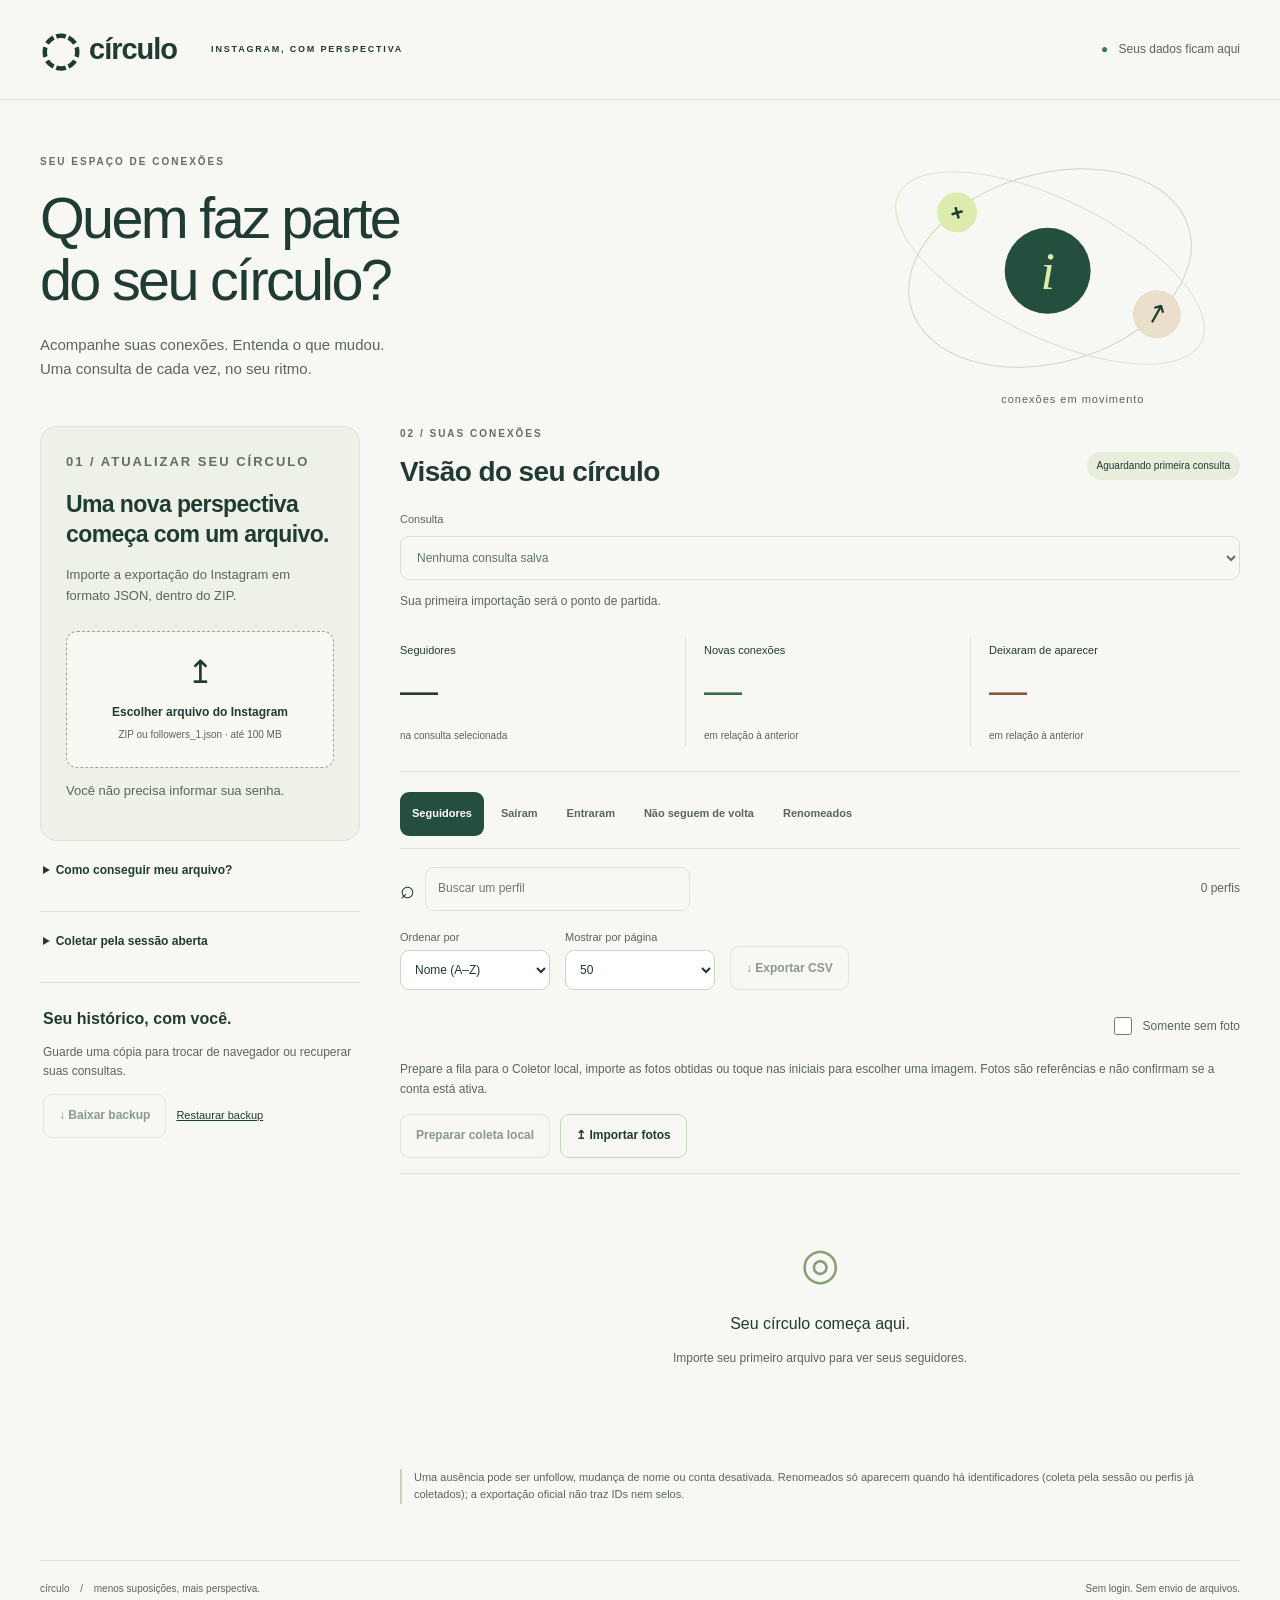
==== commit c3b874f7: "feat: renomeados por ID, situação de saídas, ignorados, CSV e ordenação - Detecta renomeados quando " ====
--- a/index.html
+++ b/index.html
@@ -12,6 +12,6 @@
 <div id="notice" role="status" aria-live="polite" hidden></div>
 <section class="workspace">
 <aside><div class="import-panel"><p class="eyebrow">01 / ATUALIZAR SEU CÍRCULO</p><h2>Uma nova perspectiva <br>começa com um arquivo.</h2><p>Importe a exportação do Instagram em formato JSON, dentro do ZIP.</p><label class="drop" id="drop"><span class="upload-icon" aria-hidden="true">↥</span><strong>Escolher arquivo do Instagram</strong><span>ZIP ou followers_1.json · até 100 MB</span><input id="file" type="file" accept=".zip,.json" aria-label="Escolher arquivo do Instagram"></label><p id="file-info" class="small">Você não precisa informar sua senha.</p><form id="import-form" hidden><label>Conta do Instagram<input id="account" required maxlength="30" pattern="[A-Za-z0-9_.]+" placeholder="seu.usuario" autocomplete="off"></label><label>Data da exportação<input id="date" type="date" required></label><p class="small">Confira a conta e a data antes de salvar. Compare sempre exportações completas da mesma conta.</p><button class="primary" type="submit">Salvar consulta e comparar <span aria-hidden="true">↗</span></button></form></div><details class="help"><summary>Como conseguir meu arquivo?</summary><p>No Instagram, procure “Exportar suas informações” na Central de Contas. Inclua seguidores e seguindo, escolha todo o período e o formato JSON. Importe o ZIP recebido aqui.</p></details><details class="help"><summary>Coletar pela sessão aberta</summary><p>Sem novo login e sem extensão. Baixe o coletor e siga o guia. A leitura só gera consulta se as duas listas terminarem e os totais conferirem.</p><p><a href="session-collector.js" download>Baixar coletor</a> · <a href="COLETA-NAVEGADOR.md" target="_blank" rel="noopener">Ver instruções</a></p></details><div class="backup"><h3>Seu histórico, com você.</h3><p>Guarde uma cópia para trocar de navegador ou recuperar suas consultas.</p><button id="export" class="secondary" disabled>↓ Baixar backup</button><label class="restore">Restaurar backup<input id="restore" type="file" accept=".json" aria-label="Restaurar backup"></label></div></aside>
-<section class="results" aria-label="Análise de conexões"><div class="section-top"><div><p class="eyebrow">02 / SUAS CONEXÕES</p><h2>Visão do seu círculo</h2></div><span class="badge" id="state">Aguardando primeira consulta</span></div><label class="history-label" for="history">Consulta</label><select id="history" disabled><option>Nenhuma consulta salva</option></select><p id="comparison" class="small">Sua primeira importação será o ponto de partida.</p><div class="stats"><div><span>Seguidores</span><strong id="total">—</strong><small>na consulta selecionada</small></div><div><span>Novas conexões</span><strong id="gained">—</strong><small>em relação à anterior</small></div><div><span>Deixaram de aparecer</span><strong id="lost">—</strong><small>em relação à anterior</small></div></div><nav id="filters" aria-label="Filtrar perfis"><button data-filter="followers" aria-pressed="true">Seguidores</button><button data-filter="lost" aria-pressed="false">Saíram</button><button data-filter="gained" aria-pressed="false">Entraram</button><button data-filter="nonmutual" aria-pressed="false">Não seguem de volta</button></nav><div id="category-tools" hidden><label for="category-filter">Categoria</label><select id="category-filter"><option value="all">Todas as categorias</option><option value="review">A revisar</option><option value="personal">Pessoal</option><option value="artist">Artista/figura pública</option><option value="brand">Marca/organização</option></select><p class="small">Você escolhe a categoria de cada perfil. Essa classificação fica salva para as próximas consultas.</p></div><div class="search-row"><label class="search"><span aria-hidden="true">⌕</span><input id="search" type="search" placeholder="Buscar um perfil" aria-label="Buscar um perfil"></label><span id="count" class="small">0 perfis</span></div><div class="photo-toolbar"><span id="photo-coverage" class="small"></span><label><input id="without-photo" type="checkbox"> Somente sem foto</label></div><p class="profile-hint small">Prepare a fila para o Coletor local, importe as fotos obtidas ou toque nas iniciais para escolher uma imagem. Fotos são referências e não confirmam se a conta está ativa.</p><button id="prepare-local" type="button" class="secondary" disabled>Preparar coleta local</button><label class="photos-import secondary">↥ Importar fotos<input id="photos-import" type="file" accept=".json" aria-label="Importar fotos do Coletor local ou da extensão Círculo"></label><input id="photo-file" type="file" accept="image/jpeg,image/png,image/webp" aria-label="Escolher foto de referência" hidden><div id="list" class="list"><div class="empty"><span aria-hidden="true">◎</span><h3>Seu círculo começa aqui.</h3><p>Importe seu primeiro arquivo para ver os seguidores.<br>Na próxima consulta, você verá o que mudou.</p></div></div><button id="more" class="secondary" hidden>Mostrar mais perfis</button><p class="footnote">Uma ausência pode ser unfollow, mudança de nome ou conta desativada. A exportação oficial não informa selos; a coleta pela sessão pode informá-los.</p></section>
+<section class="results" aria-label="Análise de conexões"><div class="section-top"><div><p class="eyebrow">02 / SUAS CONEXÕES</p><h2>Visão do seu círculo</h2></div><span class="badge" id="state">Aguardando primeira consulta</span></div><label class="history-label" for="history">Consulta</label><select id="history" disabled><option>Nenhuma consulta salva</option></select><p id="comparison" class="small">Sua primeira importação será o ponto de partida.</p><div class="stats"><div><span>Seguidores</span><strong id="total">—</strong><small>na consulta selecionada</small></div><div><span>Novas conexões</span><strong id="gained">—</strong><small>em relação à anterior</small></div><div><span>Deixaram de aparecer</span><strong id="lost">—</strong><small>em relação à anterior</small></div></div><nav id="filters" aria-label="Filtrar perfis"><button data-filter="followers" aria-pressed="true">Seguidores</button><button data-filter="lost" aria-pressed="false">Saíram</button><button data-filter="gained" aria-pressed="false">Entraram</button><button data-filter="nonmutual" aria-pressed="false">Não seguem de volta</button><button data-filter="renamed" aria-pressed="false">Renomeados</button></nav><div id="category-tools" hidden><label for="category-filter">Categoria</label><select id="category-filter"><option value="all">Todas as categorias</option><option value="review">A revisar</option><option value="personal">Pessoal</option><option value="artist">Artista/figura pública</option><option value="brand">Marca/organização</option></select><p class="small">Você escolhe a categoria de cada perfil. Essa classificação fica salva para as próximas consultas.</p><label class="show-ignored"><input id="show-ignored" type="checkbox"> Mostrar perfis ignorados</label> <span id="ignored-note" class="small"></span></div><div class="search-row"><label class="search"><span aria-hidden="true">⌕</span><input id="search" type="search" placeholder="Buscar um perfil" aria-label="Buscar um perfil"></label><span id="count" class="small">0 perfis</span></div><div class="list-tools"><label>Ordenar por<select id="sort"><option value="asc">Nome (A–Z)</option><option value="desc">Nome (Z–A)</option><option value="category">Categoria</option></select></label><label>Mostrar por página<select id="page-size"><option value="10">10</option><option value="50" selected>50</option><option value="100">100</option><option value="all">Todos</option></select></label><button id="export-csv" type="button" class="secondary" disabled>↓ Exportar CSV</button></div><div class="photo-toolbar"><span id="photo-coverage" class="small"></span><label><input id="without-photo" type="checkbox"> Somente sem foto</label></div><p class="profile-hint small">Prepare a fila para o Coletor local, importe as fotos obtidas ou toque nas iniciais para escolher uma imagem. Fotos são referências e não confirmam se a conta está ativa.</p><button id="prepare-local" type="button" class="secondary" disabled>Preparar coleta local</button><label class="photos-import secondary">↥ Importar fotos<input id="photos-import" type="file" accept=".json" aria-label="Importar fotos do Coletor local ou da extensão Círculo"></label><input id="photo-file" type="file" accept="image/jpeg,image/png,image/webp" aria-label="Escolher foto de referência" hidden><div id="list" class="list"><div class="empty"><span aria-hidden="true">◎</span><h3>Seu círculo começa aqui.</h3><p>Importe seu primeiro arquivo para ver os seguidores.<br>Na próxima consulta, você verá o que mudou.</p></div></div><button id="more" class="secondary" hidden>Mostrar mais perfis</button><p class="footnote">Uma ausência pode ser unfollow, mudança de nome ou conta desativada. Renomeados só aparecem quando há identificadores (coleta pela sessão ou perfis já coletados); a exportação oficial não traz IDs nem selos.</p></section>
 </section><footer><span>círculo <span aria-hidden="true">/</span> menos suposições, mais perspectiva.</span><span>Sem login. Sem envio de arquivos.</span></footer>
 </main></body></html>
--- a/style.css
+++ b/style.css
@@ -10,3 +10,13 @@
 .photo-toolbar{display:flex;align-items:center;justify-content:space-between;gap:15px;flex-wrap:wrap;margin-bottom:12px}.photo-toolbar label{display:inline-flex;align-items:center;gap:8px;min-height:44px;font-size:12px;color:var(--muted)}.photo-toolbar input[type=checkbox]{width:18px;height:18px;min-height:18px;accent-color:var(--green);padding:0}
 
 #prepare-local{margin:0 10px 15px 0}#prepare-local+.photos-import{vertical-align:top}
+.list-tools{display:flex;flex-wrap:wrap;align-items:flex-end;gap:12px 15px;margin:0 0 14px}
+.list-tools label{font-size:11px;color:var(--muted);display:flex;flex-direction:column;gap:4px}
+.list-tools select{width:auto;min-width:150px;font-size:12px;min-height:40px;padding:6px 10px}
+.list-tools button{font-size:12px}
+.status-label{font-size:10px;color:var(--muted);flex-basis:100%;margin-left:57px}
+.ignore-profile{font-size:10px;min-height:34px;padding:6px 10px;flex-shrink:0}
+.profile.ignored a{color:var(--muted);text-decoration:line-through}
+.show-ignored{display:inline-flex;align-items:center;gap:8px;font-size:12px;margin-top:12px;min-height:44px}
+.show-ignored input{width:18px;height:18px;min-height:18px;accent-color:var(--green);padding:0}
+#ignored-note{display:block;margin-top:6px}
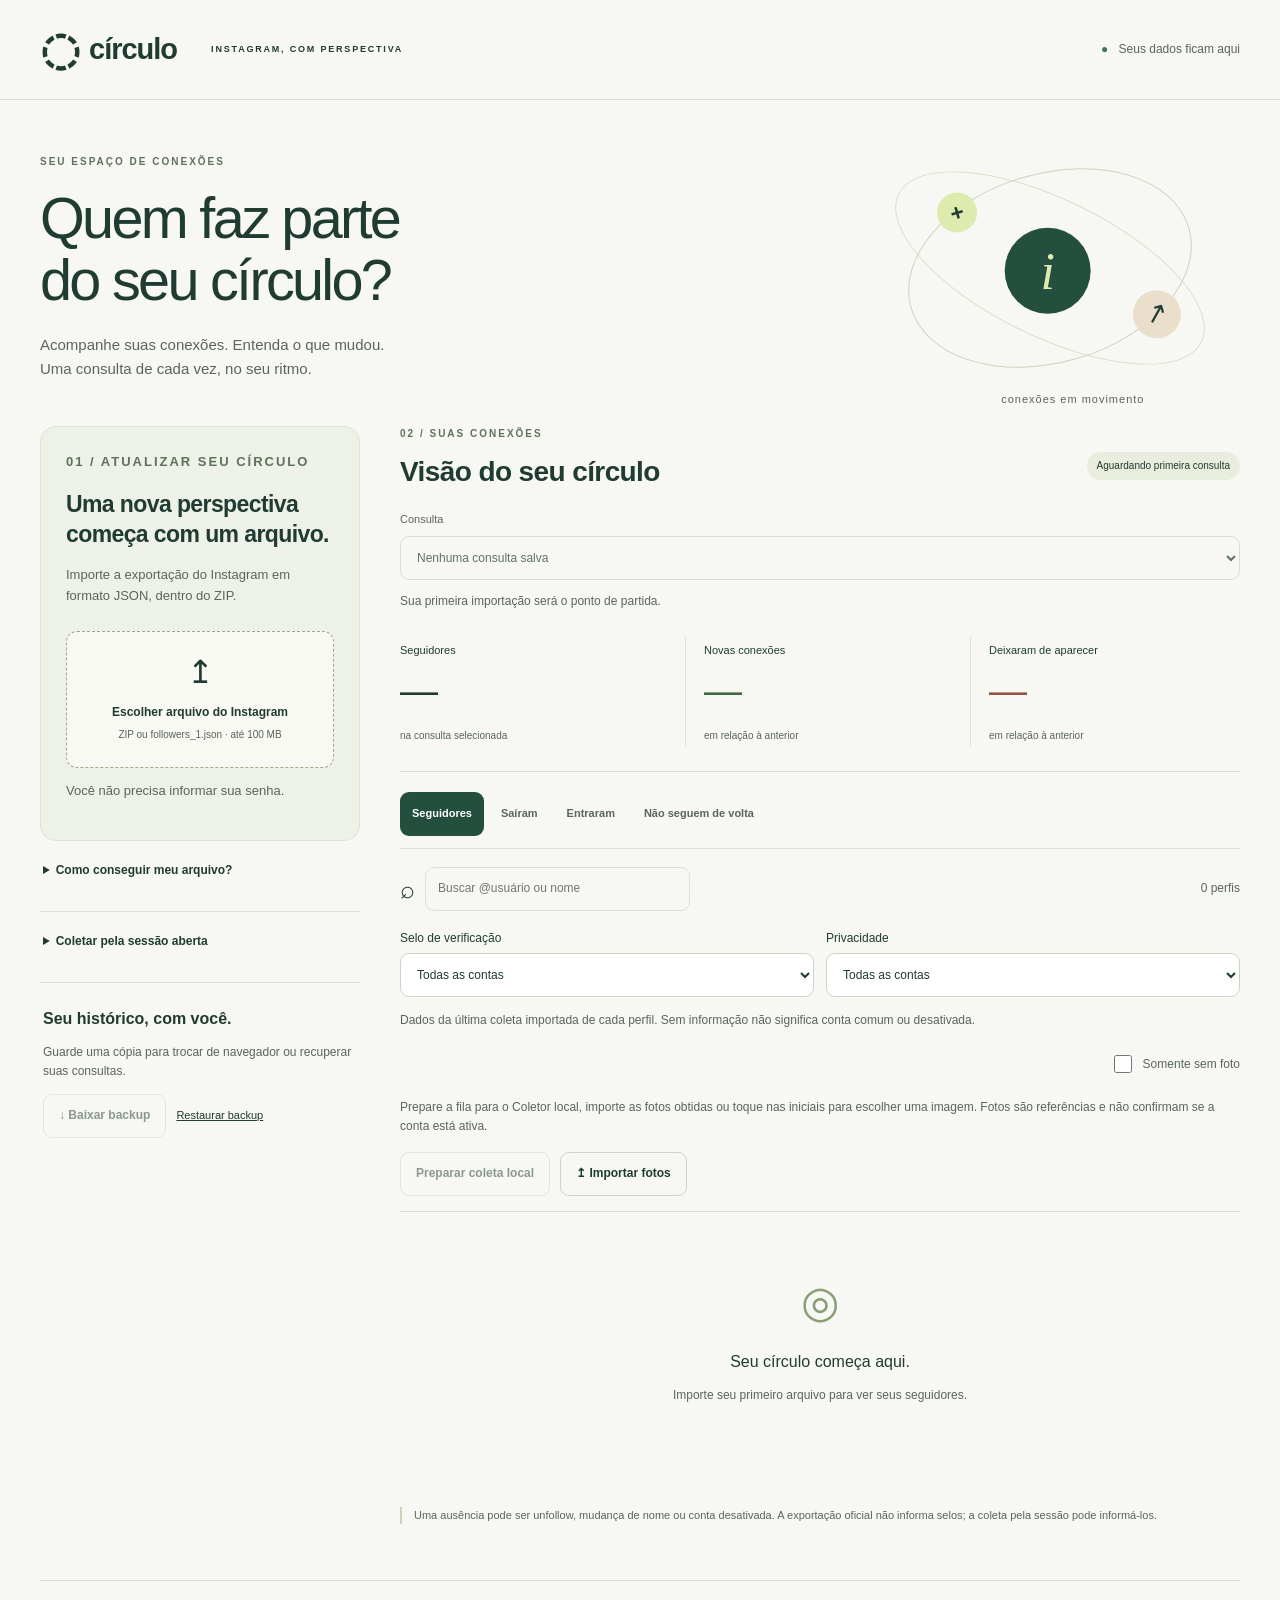
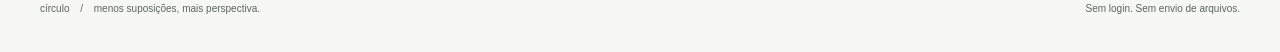
==== commit 777486e3: "feat: melhora filtros e coleta com referencia no InstagramUnfollowers" ====
--- a/index.html
+++ b/index.html
@@ -12,6 +12,6 @@
 <div id="notice" role="status" aria-live="polite" hidden></div>
 <section class="workspace">
 <aside><div class="import-panel"><p class="eyebrow">01 / ATUALIZAR SEU CÍRCULO</p><h2>Uma nova perspectiva <br>começa com um arquivo.</h2><p>Importe a exportação do Instagram em formato JSON, dentro do ZIP.</p><label class="drop" id="drop"><span class="upload-icon" aria-hidden="true">↥</span><strong>Escolher arquivo do Instagram</strong><span>ZIP ou followers_1.json · até 100 MB</span><input id="file" type="file" accept=".zip,.json" aria-label="Escolher arquivo do Instagram"></label><p id="file-info" class="small">Você não precisa informar sua senha.</p><form id="import-form" hidden><label>Conta do Instagram<input id="account" required maxlength="30" pattern="[A-Za-z0-9_.]+" placeholder="seu.usuario" autocomplete="off"></label><label>Data da exportação<input id="date" type="date" required></label><p class="small">Confira a conta e a data antes de salvar. Compare sempre exportações completas da mesma conta.</p><button class="primary" type="submit">Salvar consulta e comparar <span aria-hidden="true">↗</span></button></form></div><details class="help"><summary>Como conseguir meu arquivo?</summary><p>No Instagram, procure “Exportar suas informações” na Central de Contas. Inclua seguidores e seguindo, escolha todo o período e o formato JSON. Importe o ZIP recebido aqui.</p></details><details class="help"><summary>Coletar pela sessão aberta</summary><p>Sem novo login e sem extensão. Baixe o coletor e siga o guia. A leitura só gera consulta se as duas listas terminarem e os totais conferirem.</p><p><a href="session-collector.js" download>Baixar coletor</a> · <a href="COLETA-NAVEGADOR.md" target="_blank" rel="noopener">Ver instruções</a></p></details><div class="backup"><h3>Seu histórico, com você.</h3><p>Guarde uma cópia para trocar de navegador ou recuperar suas consultas.</p><button id="export" class="secondary" disabled>↓ Baixar backup</button><label class="restore">Restaurar backup<input id="restore" type="file" accept=".json" aria-label="Restaurar backup"></label></div></aside>
-<section class="results" aria-label="Análise de conexões"><div class="section-top"><div><p class="eyebrow">02 / SUAS CONEXÕES</p><h2>Visão do seu círculo</h2></div><span class="badge" id="state">Aguardando primeira consulta</span></div><label class="history-label" for="history">Consulta</label><select id="history" disabled><option>Nenhuma consulta salva</option></select><p id="comparison" class="small">Sua primeira importação será o ponto de partida.</p><div class="stats"><div><span>Seguidores</span><strong id="total">—</strong><small>na consulta selecionada</small></div><div><span>Novas conexões</span><strong id="gained">—</strong><small>em relação à anterior</small></div><div><span>Deixaram de aparecer</span><strong id="lost">—</strong><small>em relação à anterior</small></div></div><nav id="filters" aria-label="Filtrar perfis"><button data-filter="followers" aria-pressed="true">Seguidores</button><button data-filter="lost" aria-pressed="false">Saíram</button><button data-filter="gained" aria-pressed="false">Entraram</button><button data-filter="nonmutual" aria-pressed="false">Não seguem de volta</button><button data-filter="renamed" aria-pressed="false">Renomeados</button></nav><div id="category-tools" hidden><label for="category-filter">Categoria</label><select id="category-filter"><option value="all">Todas as categorias</option><option value="review">A revisar</option><option value="personal">Pessoal</option><option value="artist">Artista/figura pública</option><option value="brand">Marca/organização</option></select><p class="small">Você escolhe a categoria de cada perfil. Essa classificação fica salva para as próximas consultas.</p><label class="show-ignored"><input id="show-ignored" type="checkbox"> Mostrar perfis ignorados</label> <span id="ignored-note" class="small"></span></div><div class="search-row"><label class="search"><span aria-hidden="true">⌕</span><input id="search" type="search" placeholder="Buscar um perfil" aria-label="Buscar um perfil"></label><span id="count" class="small">0 perfis</span></div><div class="list-tools"><label>Ordenar por<select id="sort"><option value="asc">Nome (A–Z)</option><option value="desc">Nome (Z–A)</option><option value="category">Categoria</option></select></label><label>Mostrar por página<select id="page-size"><option value="10">10</option><option value="50" selected>50</option><option value="100">100</option><option value="all">Todos</option></select></label><button id="export-csv" type="button" class="secondary" disabled>↓ Exportar CSV</button></div><div class="photo-toolbar"><span id="photo-coverage" class="small"></span><label><input id="without-photo" type="checkbox"> Somente sem foto</label></div><p class="profile-hint small">Prepare a fila para o Coletor local, importe as fotos obtidas ou toque nas iniciais para escolher uma imagem. Fotos são referências e não confirmam se a conta está ativa.</p><button id="prepare-local" type="button" class="secondary" disabled>Preparar coleta local</button><label class="photos-import secondary">↥ Importar fotos<input id="photos-import" type="file" accept=".json" aria-label="Importar fotos do Coletor local ou da extensão Círculo"></label><input id="photo-file" type="file" accept="image/jpeg,image/png,image/webp" aria-label="Escolher foto de referência" hidden><div id="list" class="list"><div class="empty"><span aria-hidden="true">◎</span><h3>Seu círculo começa aqui.</h3><p>Importe seu primeiro arquivo para ver os seguidores.<br>Na próxima consulta, você verá o que mudou.</p></div></div><button id="more" class="secondary" hidden>Mostrar mais perfis</button><p class="footnote">Uma ausência pode ser unfollow, mudança de nome ou conta desativada. Renomeados só aparecem quando há identificadores (coleta pela sessão ou perfis já coletados); a exportação oficial não traz IDs nem selos.</p></section>
+<section class="results" aria-label="Análise de conexões"><div class="section-top"><div><p class="eyebrow">02 / SUAS CONEXÕES</p><h2>Visão do seu círculo</h2></div><span class="badge" id="state">Aguardando primeira consulta</span></div><label class="history-label" for="history">Consulta</label><select id="history" disabled><option>Nenhuma consulta salva</option></select><p id="comparison" class="small">Sua primeira importação será o ponto de partida.</p><div class="stats"><div><span>Seguidores</span><strong id="total">—</strong><small>na consulta selecionada</small></div><div><span>Novas conexões</span><strong id="gained">—</strong><small>em relação à anterior</small></div><div><span>Deixaram de aparecer</span><strong id="lost">—</strong><small>em relação à anterior</small></div></div><nav id="filters" aria-label="Filtrar perfis"><button data-filter="followers" aria-pressed="true">Seguidores</button><button data-filter="lost" aria-pressed="false">Saíram</button><button data-filter="gained" aria-pressed="false">Entraram</button><button data-filter="nonmutual" aria-pressed="false">Não seguem de volta</button></nav><div id="category-tools" hidden><label for="category-filter">Categoria</label><select id="category-filter"><option value="all">Todas as categorias</option><option value="review">A revisar</option><option value="personal">Pessoal</option><option value="artist">Artista/figura pública</option><option value="brand">Marca/organização</option></select><p class="small">Você escolhe a categoria de cada perfil. Essa classificação fica salva para as próximas consultas.</p></div><div class="search-row"><label class="search"><span aria-hidden="true">⌕</span><input id="search" type="search" placeholder="Buscar @usuário ou nome" aria-label="Buscar por usuário ou nome"></label><span id="count" class="small">0 perfis</span></div><div class="account-filters"><label>Selo de verificação<select id="verification-filter"><option value="all">Todas as contas</option><option value="yes">Com selo informado</option><option value="no">Sem selo informado</option><option value="unknown">Sem informação</option></select></label><label>Privacidade<select id="privacy-filter"><option value="all">Todas as contas</option><option value="yes">Privadas</option><option value="no">Públicas</option><option value="unknown">Sem informação</option></select></label></div><p class="small">Dados da última coleta importada de cada perfil. Sem informação não significa conta comum ou desativada.</p><div class="photo-toolbar"><span id="photo-coverage" class="small"></span><label><input id="without-photo" type="checkbox"> Somente sem foto</label></div><p class="profile-hint small">Prepare a fila para o Coletor local, importe as fotos obtidas ou toque nas iniciais para escolher uma imagem. Fotos são referências e não confirmam se a conta está ativa.</p><button id="prepare-local" type="button" class="secondary" disabled>Preparar coleta local</button><label class="photos-import secondary">↥ Importar fotos<input id="photos-import" type="file" accept=".json" aria-label="Importar fotos do Coletor local ou da extensão Círculo"></label><input id="photo-file" type="file" accept="image/jpeg,image/png,image/webp" aria-label="Escolher foto de referência" hidden><div id="list" class="list"><div class="empty"><span aria-hidden="true">◎</span><h3>Seu círculo começa aqui.</h3><p>Importe seu primeiro arquivo para ver os seguidores.<br>Na próxima consulta, você verá o que mudou.</p></div></div><button id="more" class="secondary" hidden>Mostrar mais perfis</button><p class="footnote">Uma ausência pode ser unfollow, mudança de nome ou conta desativada. A exportação oficial não informa selos; a coleta pela sessão pode informá-los.</p></section>
 </section><footer><span>círculo <span aria-hidden="true">/</span> menos suposições, mais perspectiva.</span><span>Sem login. Sem envio de arquivos.</span></footer>
 </main></body></html>
--- a/style.css
+++ b/style.css
@@ -10,13 +10,5 @@
 .photo-toolbar{display:flex;align-items:center;justify-content:space-between;gap:15px;flex-wrap:wrap;margin-bottom:12px}.photo-toolbar label{display:inline-flex;align-items:center;gap:8px;min-height:44px;font-size:12px;color:var(--muted)}.photo-toolbar input[type=checkbox]{width:18px;height:18px;min-height:18px;accent-color:var(--green);padding:0}
 
 #prepare-local{margin:0 10px 15px 0}#prepare-local+.photos-import{vertical-align:top}
-.list-tools{display:flex;flex-wrap:wrap;align-items:flex-end;gap:12px 15px;margin:0 0 14px}
-.list-tools label{font-size:11px;color:var(--muted);display:flex;flex-direction:column;gap:4px}
-.list-tools select{width:auto;min-width:150px;font-size:12px;min-height:40px;padding:6px 10px}
-.list-tools button{font-size:12px}
-.status-label{font-size:10px;color:var(--muted);flex-basis:100%;margin-left:57px}
-.ignore-profile{font-size:10px;min-height:34px;padding:6px 10px;flex-shrink:0}
-.profile.ignored a{color:var(--muted);text-decoration:line-through}
-.show-ignored{display:inline-flex;align-items:center;gap:8px;font-size:12px;margin-top:12px;min-height:44px}
-.show-ignored input{width:18px;height:18px;min-height:18px;accent-color:var(--green);padding:0}
-#ignored-note{display:block;margin-top:6px}
+
+.account-filters{display:flex;flex-wrap:wrap;gap:12px;margin:14px 0}.account-filters label{flex:1;min-width:160px;font-size:12px}.account-filters select{display:block;width:100%;margin-top:5px;font-size:12px}.profile a .profile-name{display:block;font-size:11px;font-weight:400;color:var(--muted);margin-top:3px;overflow-wrap:anywhere}
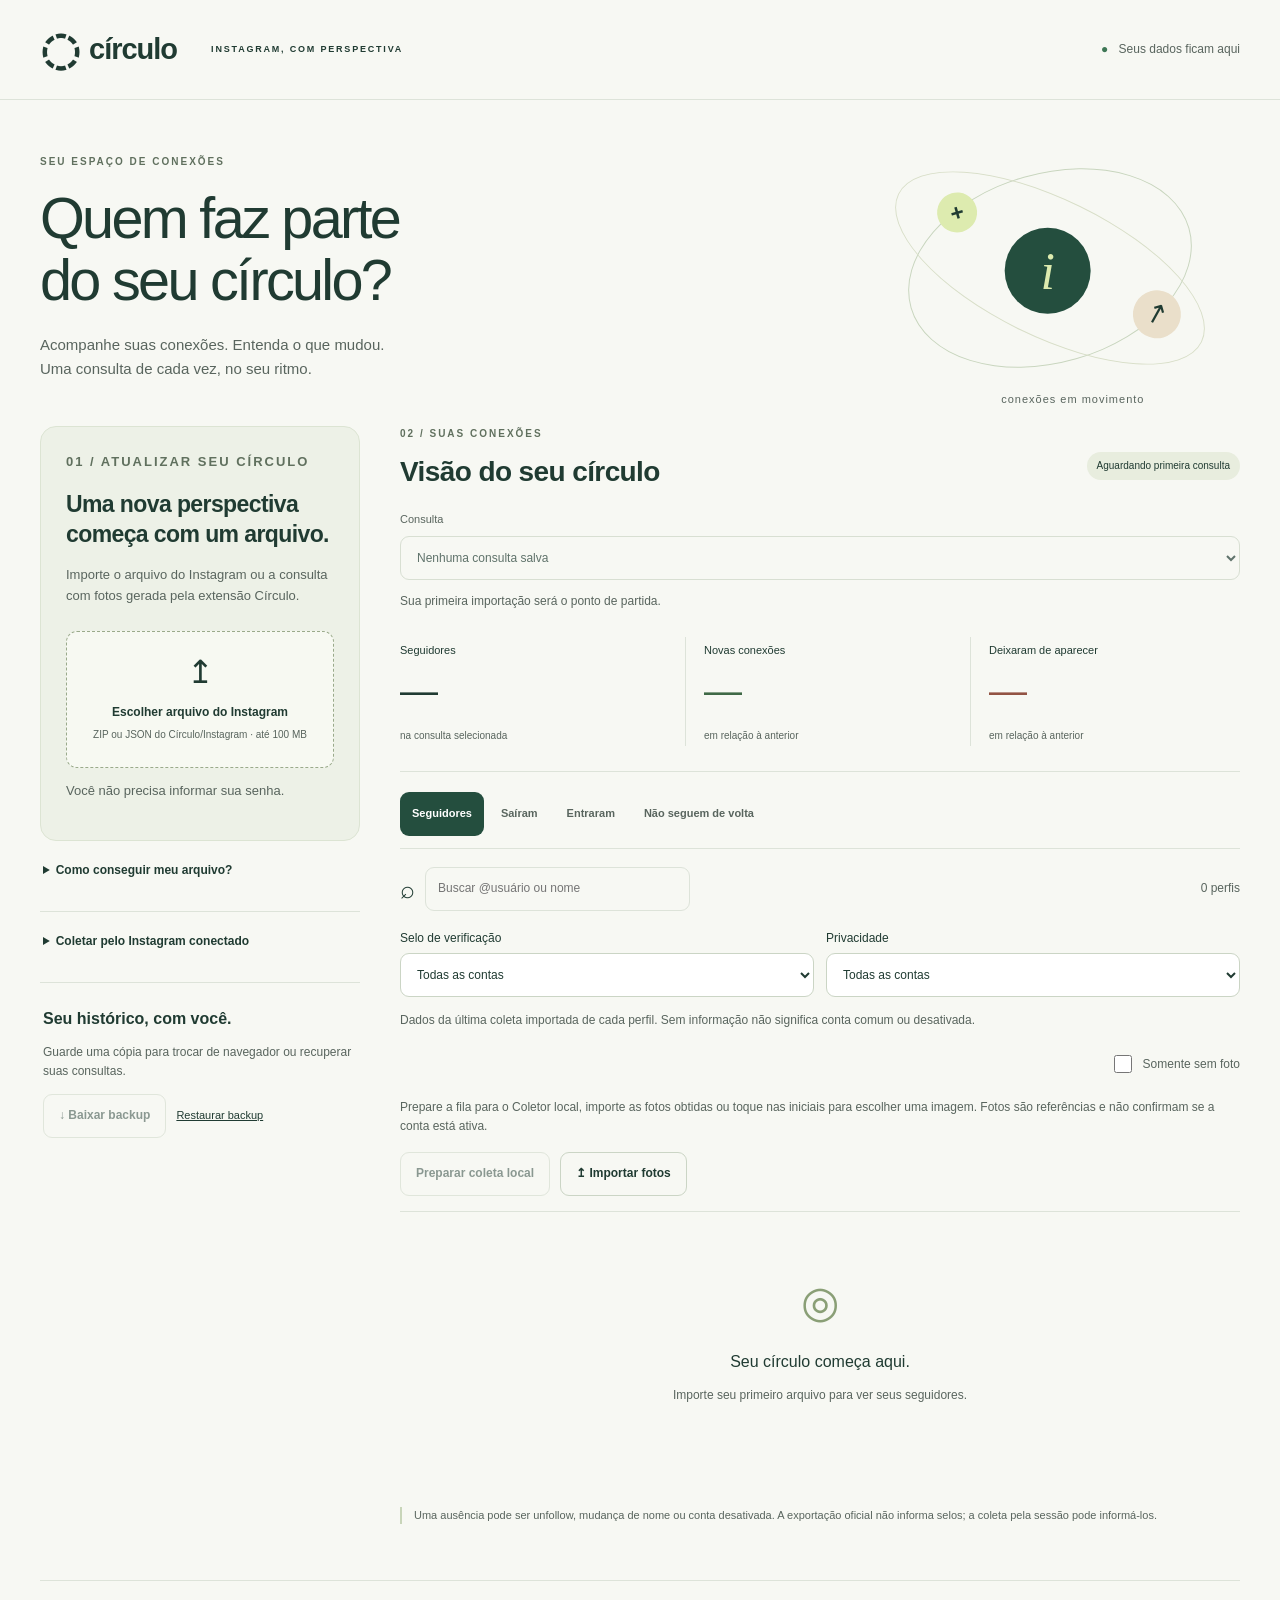
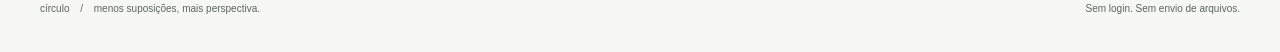
==== commit ea7f6ebe: "feat: simplifica coleta de conexoes e fotos em um unico fluxo" ====
--- a/index.html
+++ b/index.html
@@ -11,7 +11,7 @@
 <section class="heading"><div><p class="eyebrow">SEU ESPAÇO DE CONEXÕES</p><h1>Quem faz parte<br>do seu círculo?</h1><p class="intro">Acompanhe suas conexões. Entenda o que mudou.<br>Uma consulta de cada vez, no seu ritmo.</p></div><div class="orbit" aria-hidden="true"><span class="orbit-label">conexões em movimento</span><i>i</i><b>+</b><em>↗</em></div></section>
 <div id="notice" role="status" aria-live="polite" hidden></div>
 <section class="workspace">
-<aside><div class="import-panel"><p class="eyebrow">01 / ATUALIZAR SEU CÍRCULO</p><h2>Uma nova perspectiva <br>começa com um arquivo.</h2><p>Importe a exportação do Instagram em formato JSON, dentro do ZIP.</p><label class="drop" id="drop"><span class="upload-icon" aria-hidden="true">↥</span><strong>Escolher arquivo do Instagram</strong><span>ZIP ou followers_1.json · até 100 MB</span><input id="file" type="file" accept=".zip,.json" aria-label="Escolher arquivo do Instagram"></label><p id="file-info" class="small">Você não precisa informar sua senha.</p><form id="import-form" hidden><label>Conta do Instagram<input id="account" required maxlength="30" pattern="[A-Za-z0-9_.]+" placeholder="seu.usuario" autocomplete="off"></label><label>Data da exportação<input id="date" type="date" required></label><p class="small">Confira a conta e a data antes de salvar. Compare sempre exportações completas da mesma conta.</p><button class="primary" type="submit">Salvar consulta e comparar <span aria-hidden="true">↗</span></button></form></div><details class="help"><summary>Como conseguir meu arquivo?</summary><p>No Instagram, procure “Exportar suas informações” na Central de Contas. Inclua seguidores e seguindo, escolha todo o período e o formato JSON. Importe o ZIP recebido aqui.</p></details><details class="help"><summary>Coletar pela sessão aberta</summary><p>Sem novo login e sem extensão. Baixe o coletor e siga o guia. A leitura só gera consulta se as duas listas terminarem e os totais conferirem.</p><p><a href="session-collector.js" download>Baixar coletor</a> · <a href="COLETA-NAVEGADOR.md" target="_blank" rel="noopener">Ver instruções</a></p></details><div class="backup"><h3>Seu histórico, com você.</h3><p>Guarde uma cópia para trocar de navegador ou recuperar suas consultas.</p><button id="export" class="secondary" disabled>↓ Baixar backup</button><label class="restore">Restaurar backup<input id="restore" type="file" accept=".json" aria-label="Restaurar backup"></label></div></aside>
+<aside><div class="import-panel"><p class="eyebrow">01 / ATUALIZAR SEU CÍRCULO</p><h2>Uma nova perspectiva <br>começa com um arquivo.</h2><p>Importe o arquivo do Instagram ou a consulta com fotos gerada pela extensão Círculo.</p><label class="drop" id="drop"><span class="upload-icon" aria-hidden="true">↥</span><strong>Escolher arquivo do Instagram</strong><span>ZIP ou JSON do Círculo/Instagram · até 100 MB</span><input id="file" type="file" accept=".zip,.json" aria-label="Escolher arquivo do Instagram"></label><p id="file-info" class="small">Você não precisa informar sua senha.</p><form id="import-form" hidden><label>Conta do Instagram<input id="account" required maxlength="30" pattern="[A-Za-z0-9_.]+" placeholder="seu.usuario" autocomplete="off"></label><label>Data da exportação<input id="date" type="date" required></label><p class="small">Confira a conta e a data antes de salvar. Compare sempre exportações completas da mesma conta.</p><button class="primary" type="submit">Salvar consulta e comparar <span aria-hidden="true">↗</span></button></form></div><details class="help"><summary>Como conseguir meu arquivo?</summary><p>No Instagram, procure “Exportar suas informações” na Central de Contas. Inclua seguidores e seguindo, escolha todo o período e o formato JSON. Importe o ZIP recebido aqui.</p></details><details class="help"><summary>Coletar pelo Instagram conectado</summary><p>Na extensão Círculo · Conexões e fotos, clique em Coletar conexões e fotos → Iniciar coleta. Depois baixe e importe o arquivo aqui. Não precisa de Console, senha ou rolagem manual.</p><p>Já usa a extensão? Recarregue-a uma vez na página de extensões do Chrome para receber a versão 0.3.</p></details><div class="backup"><h3>Seu histórico, com você.</h3><p>Guarde uma cópia para trocar de navegador ou recuperar suas consultas.</p><button id="export" class="secondary" disabled>↓ Baixar backup</button><label class="restore">Restaurar backup<input id="restore" type="file" accept=".json" aria-label="Restaurar backup"></label></div></aside>
 <section class="results" aria-label="Análise de conexões"><div class="section-top"><div><p class="eyebrow">02 / SUAS CONEXÕES</p><h2>Visão do seu círculo</h2></div><span class="badge" id="state">Aguardando primeira consulta</span></div><label class="history-label" for="history">Consulta</label><select id="history" disabled><option>Nenhuma consulta salva</option></select><p id="comparison" class="small">Sua primeira importação será o ponto de partida.</p><div class="stats"><div><span>Seguidores</span><strong id="total">—</strong><small>na consulta selecionada</small></div><div><span>Novas conexões</span><strong id="gained">—</strong><small>em relação à anterior</small></div><div><span>Deixaram de aparecer</span><strong id="lost">—</strong><small>em relação à anterior</small></div></div><nav id="filters" aria-label="Filtrar perfis"><button data-filter="followers" aria-pressed="true">Seguidores</button><button data-filter="lost" aria-pressed="false">Saíram</button><button data-filter="gained" aria-pressed="false">Entraram</button><button data-filter="nonmutual" aria-pressed="false">Não seguem de volta</button></nav><div id="category-tools" hidden><label for="category-filter">Categoria</label><select id="category-filter"><option value="all">Todas as categorias</option><option value="review">A revisar</option><option value="personal">Pessoal</option><option value="artist">Artista/figura pública</option><option value="brand">Marca/organização</option></select><p class="small">Você escolhe a categoria de cada perfil. Essa classificação fica salva para as próximas consultas.</p></div><div class="search-row"><label class="search"><span aria-hidden="true">⌕</span><input id="search" type="search" placeholder="Buscar @usuário ou nome" aria-label="Buscar por usuário ou nome"></label><span id="count" class="small">0 perfis</span></div><div class="account-filters"><label>Selo de verificação<select id="verification-filter"><option value="all">Todas as contas</option><option value="yes">Com selo informado</option><option value="no">Sem selo informado</option><option value="unknown">Sem informação</option></select></label><label>Privacidade<select id="privacy-filter"><option value="all">Todas as contas</option><option value="yes">Privadas</option><option value="no">Públicas</option><option value="unknown">Sem informação</option></select></label></div><p class="small">Dados da última coleta importada de cada perfil. Sem informação não significa conta comum ou desativada.</p><div class="photo-toolbar"><span id="photo-coverage" class="small"></span><label><input id="without-photo" type="checkbox"> Somente sem foto</label></div><p class="profile-hint small">Prepare a fila para o Coletor local, importe as fotos obtidas ou toque nas iniciais para escolher uma imagem. Fotos são referências e não confirmam se a conta está ativa.</p><button id="prepare-local" type="button" class="secondary" disabled>Preparar coleta local</button><label class="photos-import secondary">↥ Importar fotos<input id="photos-import" type="file" accept=".json" aria-label="Importar fotos do Coletor local ou da extensão Círculo"></label><input id="photo-file" type="file" accept="image/jpeg,image/png,image/webp" aria-label="Escolher foto de referência" hidden><div id="list" class="list"><div class="empty"><span aria-hidden="true">◎</span><h3>Seu círculo começa aqui.</h3><p>Importe seu primeiro arquivo para ver os seguidores.<br>Na próxima consulta, você verá o que mudou.</p></div></div><button id="more" class="secondary" hidden>Mostrar mais perfis</button><p class="footnote">Uma ausência pode ser unfollow, mudança de nome ou conta desativada. A exportação oficial não informa selos; a coleta pela sessão pode informá-los.</p></section>
 </section><footer><span>círculo <span aria-hidden="true">/</span> menos suposições, mais perspectiva.</span><span>Sem login. Sem envio de arquivos.</span></footer>
 </main></body></html>
